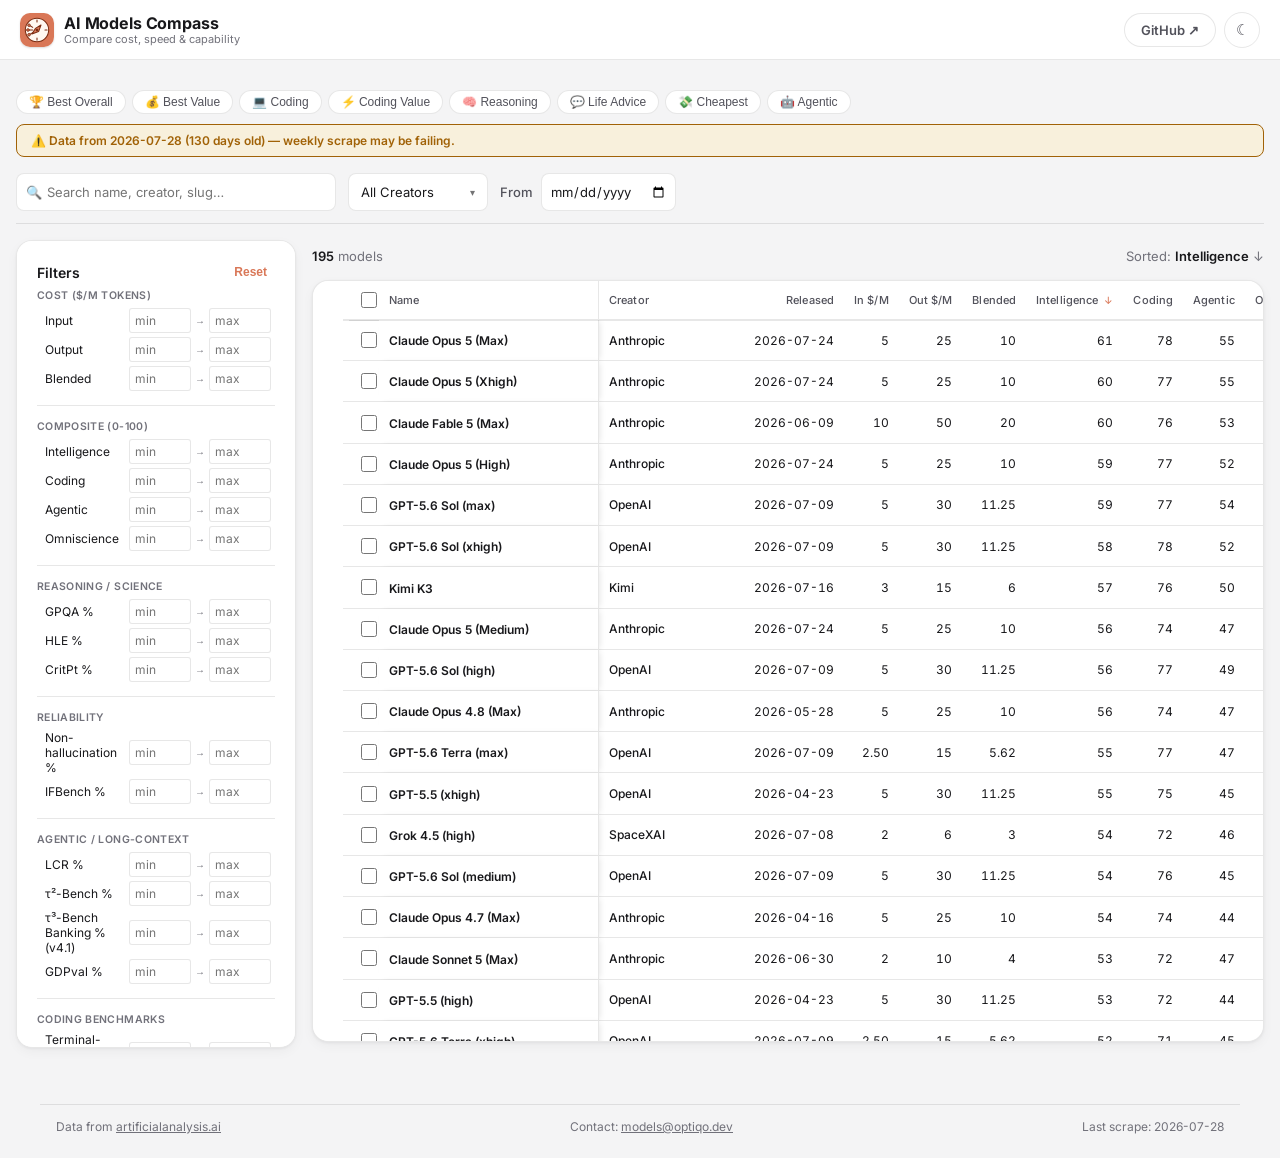
==== public/index.html @ 43084374 "fix(cache): increment asset query versions to v=5 in index.html to bust CDN and browser caches" ====
<!DOCTYPE html>
<html lang="en"><head><meta charset="utf-8"><meta name="viewport" content="width=device-width, initial-scale=1">
<title>AI Models Compass — Compare AI Models &amp; Benchmarks</title>
<meta name="description" content="Compare current AI models by benchmarks, pricing, speed, latency, and task to find the best model for your needs and budget.">
<meta name="robots" content="index, follow, max-image-preview:large">
<meta name="theme-color" content="#D97757">
<link rel="canonical" href="https://models.optiqo.dev/">
<link rel="icon" href="favicon.svg?v=2" type="image/svg+xml">
<meta property="og:type" content="website">
<meta property="og:site_name" content="AI Models Compass">
<meta property="og:locale" content="en_US">
<meta property="og:title" content="AI Models Compass — Compare AI Models &amp; Benchmarks">
<meta property="og:description" content="Compare current AI models by benchmarks, pricing, speed, latency, and task to find the best model for your needs and budget.">
<meta property="og:url" content="https://models.optiqo.dev/">
<meta property="og:image" content="https://models.optiqo.dev/og.png">
<meta property="og:image:width" content="1731">
<meta property="og:image:height" content="909">
<meta property="og:image:alt" content="AI Models Compass model comparison dashboard">
<meta name="twitter:card" content="summary_large_image">
<meta name="twitter:title" content="AI Models Compass — Compare AI Models &amp; Benchmarks">
<meta name="twitter:description" content="Compare current AI models by benchmarks, pricing, speed, latency, and task to find the best model for your needs and budget.">
<meta name="twitter:image" content="https://models.optiqo.dev/og.png">
<meta name="twitter:image:alt" content="AI Models Compass model comparison dashboard">
<script src="assets/theme-init.js"></script>
<link rel="stylesheet" href="assets/fonts.css?v=4">
<link rel="stylesheet" href="assets/style.css?v=5">
<link rel="stylesheet" href="assets/index.css?v=5">
</head>
<body>
<div id="site-nav"></div>
<script src="assets/nav.js?v=5"></script>
<div class="page">
<header>
  <!-- Presets -->
  <div class="presets">
    <button class="preset-btn" data-preset="best-overall">🏆 Best Overall</button>
    <button class="preset-btn" data-preset="best-value">💰 Best Value</button>
    <button class="preset-btn" data-preset="coding">💻 Coding</button>
    <button class="preset-btn" data-preset="coding-value">⚡ Coding Value</button>
    <button class="preset-btn" data-preset="reasoning">🧠 Reasoning</button>
    <button class="preset-btn" data-preset="life-advice">💬 Life Advice</button>
    <button class="preset-btn" data-preset="cheapest">💸 Cheapest</button>
    <button class="preset-btn" data-preset="agentic">🤖 Agentic</button>
  </div>

  <div id="staleness-banner" class="staleness-banner page-staleness-banner" hidden>⚠️ <span id="staleness-text"></span></div>

  <div class="top-filters">
    <div class="search-wrap"><span class="icon">🔍</span><input id="q" name="q" type="text" placeholder="Search name, creator, slug…" aria-label="Search models"></div>
    <div class="creator-dropdown-wrap">
      <button type="button" id="creator-btn" class="creator-btn">
        <span id="creator-btn-label">All Creators</span>
        <span class="arrow">▾</span>
      </button>
      <div id="creator-menu" class="creator-menu" hidden>
        <label class="creator-opt" for="creator-all"><input type="checkbox" value="all" id="creator-all" name="creator-all" checked> <b>All Creators</b></label>
        <div class="creator-divider"></div>
        <label class="creator-opt" for="creator-Alibaba"><input type="checkbox" value="Alibaba" class="creator-cb" id="creator-Alibaba" name="creator-Alibaba"> Alibaba</label>
        <label class="creator-opt" for="creator-Anthropic"><input type="checkbox" value="Anthropic" class="creator-cb" id="creator-Anthropic" name="creator-Anthropic"> Anthropic</label>
        <label class="creator-opt" for="creator-DeepSeek"><input type="checkbox" value="DeepSeek" class="creator-cb" id="creator-DeepSeek" name="creator-DeepSeek"> DeepSeek</label>
        <label class="creator-opt" for="creator-Google"><input type="checkbox" value="Google" class="creator-cb" id="creator-Google" name="creator-Google"> Google</label>
        <label class="creator-opt" for="creator-Kimi"><input type="checkbox" value="Kimi" class="creator-cb" id="creator-Kimi" name="creator-Kimi"> Kimi</label>
        <label class="creator-opt" for="creator-MiniMax"><input type="checkbox" value="MiniMax" class="creator-cb" id="creator-MiniMax" name="creator-MiniMax"> MiniMax</label>
        <label class="creator-opt" for="creator-OpenAI"><input type="checkbox" value="OpenAI" class="creator-cb" id="creator-OpenAI" name="creator-OpenAI"> OpenAI</label>
        <label class="creator-opt" for="creator-Xiaomi"><input type="checkbox" value="Xiaomi" class="creator-cb" id="creator-Xiaomi" name="creator-Xiaomi"> Xiaomi</label>
        <label class="creator-opt" for="creator-Z_AI"><input type="checkbox" value="Z AI" class="creator-cb" id="creator-Z_AI" name="creator-Z_AI"> Z AI</label>
        <label class="creator-opt" for="creator-xAI"><input type="checkbox" value="xAI" class="creator-cb" id="creator-xAI" name="creator-xAI"> xAI</label>
      </div>
    </div>
    <div class="date-filter-wrap">
      <label for="from" class="date-label">From</label>
      <input id="from" name="from" type="date" class="date-input">
    </div>
  </div>
</header>
<div class="layout">
  <aside class="filters card" id="filters-sidebar">
    <div class="filters-header">
      <h2>Filters <span class="filter-count" id="filter-count-badge">0</span></h2>
      <div class="filters-header-actions">
        <button class="btn-text" id="reset">Reset</button>
        <button class="filters-toggle-btn" id="filters-toggle" type="button" aria-expanded="false" aria-label="Toggle filter panel">
          <span class="toggle-label">Filter Settings</span>
          <span class="toggle-arrow">▾</span>
        </button>
      </div>
    </div>
    <div class="filters-body" id="filters-body">
    <div class="filter-group"><h3>Cost ($/M tokens)</h3>
      <div class="filter-row" data-stat="in_$/M"><label for="filter-in_M-min">Input</label><input type="number" class="num-filter" id="filter-in_M-min" name="filter-in_M-min" data-stat="in_$/M" data-bound="min" placeholder="min" step="any" aria-label="Input cost min"><span class="arrow">→</span><input type="number" class="num-filter" id="filter-in_M-max" name="filter-in_M-max" data-stat="in_$/M" data-bound="max" placeholder="max" step="any" aria-label="Input cost max"></div>
      <div class="filter-row" data-stat="out_$/M"><label for="filter-out_M-min">Output</label><input type="number" class="num-filter" id="filter-out_M-min" name="filter-out_M-min" data-stat="out_$/M" data-bound="min" placeholder="min" step="any" aria-label="Output cost min"><span class="arrow">→</span><input type="number" class="num-filter" id="filter-out_M-max" name="filter-out_M-max" data-stat="out_$/M" data-bound="max" placeholder="max" step="any" aria-label="Output cost max"></div>
      <div class="filter-row" data-stat="blend_3to1_$/M"><label for="filter-blend_3to1_M-min">Blended</label><input type="number" class="num-filter" id="filter-blend_3to1_M-min" name="filter-blend_3to1_M-min" data-stat="blend_3to1_$/M" data-bound="min" placeholder="min" step="any" aria-label="Blended cost min"><span class="arrow">→</span><input type="number" class="num-filter" id="filter-blend_3to1_M-max" name="filter-blend_3to1_M-max" data-stat="blend_3to1_$/M" data-bound="max" placeholder="max" step="any" aria-label="Blended cost max"></div>
    </div>
    <div class="filter-group"><h3>Composite (0-100)</h3>
      <div class="filter-row" data-stat="intelligence"><label for="filter-intelligence-min">Intelligence</label><input type="number" class="num-filter" id="filter-intelligence-min" name="filter-intelligence-min" data-stat="intelligence" data-bound="min" placeholder="min" step="any" aria-label="Intelligence min"><span class="arrow">→</span><input type="number" class="num-filter" id="filter-intelligence-max" name="filter-intelligence-max" data-stat="intelligence" data-bound="max" placeholder="max" step="any" aria-label="Intelligence max"></div>
      <div class="filter-row" data-stat="coding"><label for="filter-coding-min">Coding</label><input type="number" class="num-filter" id="filter-coding-min" name="filter-coding-min" data-stat="coding" data-bound="min" placeholder="min" step="any" aria-label="Coding min"><span class="arrow">→</span><input type="number" class="num-filter" id="filter-coding-max" name="filter-coding-max" data-stat="coding" data-bound="max" placeholder="max" step="any" aria-label="Coding max"></div>
      <div class="filter-row" data-stat="agentic"><label for="filter-agentic-min">Agentic</label><input type="number" class="num-filter" id="filter-agentic-min" name="filter-agentic-min" data-stat="agentic" data-bound="min" placeholder="min" step="any" aria-label="Agentic min"><span class="arrow">→</span><input type="number" class="num-filter" id="filter-agentic-max" name="filter-agentic-max" data-stat="agentic" data-bound="max" placeholder="max" step="any" aria-label="Agentic max"></div>
      <div class="filter-row" data-stat="omniscience"><label for="filter-omniscience-min">Omniscience</label><input type="number" class="num-filter" id="filter-omniscience-min" name="filter-omniscience-min" data-stat="omniscience" data-bound="min" placeholder="min" step="any" aria-label="Omniscience min"><span class="arrow">→</span><input type="number" class="num-filter" id="filter-omniscience-max" name="filter-omniscience-max" data-stat="omniscience" data-bound="max" placeholder="max" step="any" aria-label="Omniscience max"></div>
    </div>
    <div class="filter-group"><h3>Reasoning / Science</h3>
      <div class="filter-row" data-stat="gpqa_%"><label for="filter-gpqa-min">GPQA %</label><input type="number" class="num-filter" id="filter-gpqa-min" name="filter-gpqa-min" data-stat="gpqa_%" data-bound="min" placeholder="min" step="any" aria-label="GPQA % min"><span class="arrow">→</span><input type="number" class="num-filter" id="filter-gpqa-max" name="filter-gpqa-max" data-stat="gpqa_%" data-bound="max" placeholder="max" step="any" aria-label="GPQA % max"></div>
      <div class="filter-row" data-stat="hle_%"><label for="filter-hle-min">HLE %</label><input type="number" class="num-filter" id="filter-hle-min" name="filter-hle-min" data-stat="hle_%" data-bound="min" placeholder="min" step="any" aria-label="HLE % min"><span class="arrow">→</span><input type="number" class="num-filter" id="filter-hle-max" name="filter-hle-max" data-stat="hle_%" data-bound="max" placeholder="max" step="any" aria-label="HLE % max"></div>
      <div class="filter-row" data-stat="critpt_%"><label for="filter-critpt-min">CritPt %</label><input type="number" class="num-filter" id="filter-critpt-min" name="filter-critpt-min" data-stat="critpt_%" data-bound="min" placeholder="min" step="any" aria-label="CritPt % min"><span class="arrow">→</span><input type="number" class="num-filter" id="filter-critpt-max" name="filter-critpt-max" data-stat="critpt_%" data-bound="max" placeholder="max" step="any" aria-label="CritPt % max"></div>
    </div>
    <div class="filter-group"><h3>Reliability</h3>
      <div class="filter-row" data-stat="non_halluc_%"><label for="filter-non_halluc-min">Non-hallucination %</label><input type="number" class="num-filter" id="filter-non_halluc-min" name="filter-non_halluc-min" data-stat="non_halluc_%" data-bound="min" placeholder="min" step="any" aria-label="Non-hallucination % min"><span class="arrow">→</span><input type="number" class="num-filter" id="filter-non_halluc-max" name="filter-non_halluc-max" data-stat="non_halluc_%" data-bound="max" placeholder="max" step="any" aria-label="Non-hallucination % max"></div>
      <div class="filter-row" data-stat="ifbench_%"><label for="filter-ifbench-min">IFBench %</label><input type="number" class="num-filter" id="filter-ifbench-min" name="filter-ifbench-min" data-stat="ifbench_%" data-bound="min" placeholder="min" step="any" aria-label="IFBench % min"><span class="arrow">→</span><input type="number" class="num-filter" id="filter-ifbench-max" name="filter-ifbench-max" data-stat="ifbench_%" data-bound="max" placeholder="max" step="any" aria-label="IFBench % max"></div>
    </div>
    <div class="filter-group"><h3>Agentic / Long-context</h3>
      <div class="filter-row" data-stat="lcr_%"><label for="filter-lcr-min">LCR %</label><input type="number" class="num-filter" id="filter-lcr-min" name="filter-lcr-min" data-stat="lcr_%" data-bound="min" placeholder="min" step="any" aria-label="LCR % min"><span class="arrow">→</span><input type="number" class="num-filter" id="filter-lcr-max" name="filter-lcr-max" data-stat="lcr_%" data-bound="max" placeholder="max" step="any" aria-label="LCR % max"></div>
      <div class="filter-row" data-stat="tau2_%"><label for="filter-tau2-min">τ²-Bench %</label><input type="number" class="num-filter" id="filter-tau2-min" name="filter-tau2-min" data-stat="tau2_%" data-bound="min" placeholder="min" step="any" aria-label="τ²-Bench % min"><span class="arrow">→</span><input type="number" class="num-filter" id="filter-tau2-max" name="filter-tau2-max" data-stat="tau2_%" data-bound="max" placeholder="max" step="any" aria-label="τ²-Bench % max"></div>
      <div class="filter-row" data-stat="tau_banking_%"><label for="filter-tau_banking-min">τ³-Bench Banking % (v4.1)</label><input type="number" class="num-filter" id="filter-tau_banking-min" name="filter-tau_banking-min" data-stat="tau_banking_%" data-bound="min" placeholder="min" step="any" aria-label="τ³-Bench Banking % min"><span class="arrow">→</span><input type="number" class="num-filter" id="filter-tau_banking-max" name="filter-tau_banking-max" data-stat="tau_banking_%" data-bound="max" placeholder="max" step="any" aria-label="τ³-Bench Banking % max"></div>
      <div class="filter-row" data-stat="gdpval_%"><label for="filter-gdpval-min">GDPval %</label><input type="number" class="num-filter" id="filter-gdpval-min" name="filter-gdpval-min" data-stat="gdpval_%" data-bound="min" placeholder="min" step="any" aria-label="GDPval % min"><span class="arrow">→</span><input type="number" class="num-filter" id="filter-gdpval-max" name="filter-gdpval-max" data-stat="gdpval_%" data-bound="max" placeholder="max" step="any" aria-label="GDPval % max"></div>
    </div>
    <div class="filter-group"><h3>Coding benchmarks</h3>
      <div class="filter-row" data-stat="terminalbench_hard_%"><label for="filter-terminalbench_hard-min">Terminal-Bench Hard %</label><input type="number" class="num-filter" id="filter-terminalbench_hard-min" name="filter-terminalbench_hard-min" data-stat="terminalbench_hard_%" data-bound="min" placeholder="min" step="any" aria-label="Terminal-Bench Hard % min"><span class="arrow">→</span><input type="number" class="num-filter" id="filter-terminalbench_hard-max" name="filter-terminalbench_hard-max" data-stat="terminalbench_hard_%" data-bound="max" placeholder="max" step="any" aria-label="Terminal-Bench Hard % max"></div>
      <div class="filter-row" data-stat="terminalbench_v2_1_%"><label for="filter-terminalbench_v2_1-min">Terminal-Bench 2.1 % (v4.1)</label><input type="number" class="num-filter" id="filter-terminalbench_v2_1-min" name="filter-terminalbench_v2_1-min" data-stat="terminalbench_v2_1_%" data-bound="min" placeholder="min" step="any" aria-label="Terminal-Bench 2.1 % min"><span class="arrow">→</span><input type="number" class="num-filter" id="filter-terminalbench_v2_1-max" name="filter-terminalbench_v2_1-max" data-stat="terminalbench_v2_1_%" data-bound="max" placeholder="max" step="any" aria-label="Terminal-Bench 2.1 % max"></div>
      <div class="filter-row" data-stat="scicode_%"><label for="filter-scicode-min">SciCode %</label><input type="number" class="num-filter" id="filter-scicode-min" name="filter-scicode-min" data-stat="scicode_%" data-bound="min" placeholder="min" step="any" aria-label="SciCode % min"><span class="arrow">→</span><input type="number" class="num-filter" id="filter-scicode-max" name="filter-scicode-max" data-stat="scicode_%" data-bound="max" placeholder="max" step="any" aria-label="SciCode % max"></div>
    </div>
    <div class="filter-group"><h3>Vision</h3>
      <div class="filter-row" data-stat="mmmu_pro_%"><label for="filter-mmmu_pro-min">MMMU-Pro %</label><input type="number" class="num-filter" id="filter-mmmu_pro-min" name="filter-mmmu_pro-min" data-stat="mmmu_pro_%" data-bound="min" placeholder="min" step="any" aria-label="MMMU-Pro % min"><span class="arrow">→</span><input type="number" class="num-filter" id="filter-mmmu_pro-max" name="filter-mmmu_pro-max" data-stat="mmmu_pro_%" data-bound="max" placeholder="max" step="any" aria-label="MMMU-Pro % max"></div>
    </div>
    <div class="filter-group"><h3>Performance</h3>
      <div class="filter-row" data-stat="speed_tps"><label for="filter-speed_tps-min">Speed t/s</label><input type="number" class="num-filter" id="filter-speed_tps-min" name="filter-speed_tps-min" data-stat="speed_tps" data-bound="min" placeholder="min" step="any" aria-label="Speed t/s min"><span class="arrow">→</span><input type="number" class="num-filter" id="filter-speed_tps-max" name="filter-speed_tps-max" data-stat="speed_tps" data-bound="max" placeholder="max" step="any" aria-label="Speed t/s max"></div>
      <div class="filter-row" data-stat="ttft_s"><label for="filter-ttft_s-min">TTFT s</label><input type="number" class="num-filter" id="filter-ttft_s-min" name="filter-ttft_s-min" data-stat="ttft_s" data-bound="min" placeholder="min" step="any" aria-label="TTFT s min"><span class="arrow">→</span><input type="number" class="num-filter" id="filter-ttft_s-max" name="filter-ttft_s-max" data-stat="ttft_s" data-bound="max" placeholder="max" step="any" aria-label="TTFT s max"></div>
      <div class="filter-row" data-stat="ttfa_s"><label for="filter-ttfa_s-min">TTFA s</label><input type="number" class="num-filter" id="filter-ttfa_s-min" name="filter-ttfa_s-min" data-stat="ttfa_s" data-bound="min" placeholder="min" step="any" aria-label="TTFA s min"><span class="arrow">→</span><input type="number" class="num-filter" id="filter-ttfa_s-max" name="filter-ttfa_s-max" data-stat="ttfa_s" data-bound="max" placeholder="max" step="any" aria-label="TTFA s max"></div>
    </div>
    </div>
  </aside>
  <main>
<div class="table-caption">
  <span class="count" id="table-count"><strong id="table-count-n">0</strong> models</span>
  <span class="sort-state" id="table-sort-state">Sorted: <b>Intelligence</b> ↓</span>
  <div id="compare-bar">
    <span id="cmp-count">0</span> selected
    <button id="cmp-go">Compare</button>
    <button id="cmp-copy-md" title="Copy selected models table as Markdown">📋 Copy MD</button>
    <button id="cmp-clear">Show All</button>
  </div>
</div>
<div class="card table-card"><div class="scroll">
<table id="t"><thead><tr>
  <th class="l rnk" data-i="0" data-t="n" data-tip="Position in the current sort order. Change the sorted column to rank models by what matters to you.">#</th>
  <th class="cb-col"><input type="checkbox" id="check-all" name="check-all" class="compare-cb" title="Select all" aria-label="Select all models"></th>
  <th class="l name-col" data-i="1" data-t="s" data-tip="The model and, when relevant, its reasoning-effort variant.">Name</th>
  <th class="l" data-i="2" data-t="s" data-tip="The company or organization that built the model.">Creator</th>
  <th data-i="3" data-t="d" data-tip="When this model version was released. Newer can mean better features, but not always better results.">Released</th>
  <th data-i="4" data-t="n" data-tip="Cost to send 1 million tokens to the model. Important for long prompts, documents, and chat history; lower is cheaper.">In $/M</th>
  <th data-i="5" data-t="n" data-tip="Cost for 1 million generated tokens. Important for long answers, reports, and reasoning-heavy use; lower is cheaper.">Out $/M</th>
  <th data-i="6" data-t="n" data-tip="Estimated everyday cost using 3 input tokens for every 1 output token. Use it for a quick overall price comparison.">Blended</th>
  <th data-i="7" data-t="n" data-tip="Broad ability across nine hard tests of reasoning, knowledge, coding, and real-world agent work. Use as a general starting point.">Intelligence</th>
  <th data-i="8" data-t="n" data-tip="Overall coding ability across programming and terminal tasks. Look here for coding assistants, developer tools, and coding agents.">Coding</th>
  <th data-i="9" data-t="n" data-tip="Ability to complete multi-step work and use tools with less supervision. Look here for agents that must act, not just answer.">Agentic</th>
  <th data-i="10" data-t="n" data-tip="Factual reliability: rewards correct answers and penalizes wrong guesses. Use when trust matters; negative means more wrong than right.">Omniscience</th>
  <th data-i="11" data-t="n" data-tip="Expert-level science reasoning. Look here for research, engineering, medicine, and other work that needs careful technical thinking.">GPQA %</th>
  <th data-i="12" data-t="n" data-tip="Extremely difficult questions across many subjects. It reveals deep reasoning and knowledge near the limits of today’s models.">HLE %</th>
  <th data-i="13" data-t="n" data-tip="Advanced physics reasoning. Look here for models used on difficult quantitative science and step-by-step physical problems.">CritPt %</th>
  <th data-i="14" data-t="n" data-tip="How often attempted answers avoid made-up facts. Important for research, advice, summaries, and any work where confident errors are risky.">Non-halluc %</th>
  <th data-i="15" data-t="n" data-tip="How reliably the model follows detailed instructions and constraints. Useful for structured output, templates, and automation.">IFBench %</th>
  <th data-i="16" data-t="n" data-tip="Ability to find and combine information in very long documents. Look here for contracts, reports, books, and large codebases.">LCR %</th>
  <th data-i="17" data-t="n" data-tip="Tool-use reliability in multi-step customer-support tasks. Useful for agents that call APIs and must track changing information.">τ²-Bench %</th>
  <th data-i="18" data-t="n" data-tip="Tool-use reliability on complex banking workflows. Useful for agents handling multi-step, rule-sensitive business processes.">τ³-Banking %</th>
  <th data-i="19" data-t="n" data-tip="Performance on real professional knowledge-work tasks judged against human experts. Useful for reports, analysis, and office work.">GDPval %</th>
  <th data-i="20" data-t="n" data-tip="Ability to solve difficult tasks in a computer terminal. Look here for DevOps, troubleshooting, and autonomous coding agents.">TermBench H%</th>
  <th data-i="21" data-t="n" data-tip="Ability to complete real terminal, software, data, and system-admin tasks. Important for coding and operations agents.">TermBench 2.1%</th>
  <th data-i="22" data-t="n" data-tip="Ability to write code for real scientific problems. Useful for research, engineering, data science, and numerical computing.">SciCode %</th>
  <th data-i="23" data-t="n" data-tip="Reasoning over charts, diagrams, documents, and images. Look here when the model must understand more than plain text.">MMMU-Pro %</th>
  <th data-i="24" data-t="n" data-tip="How quickly text is generated after output begins. Higher feels faster, especially for long answers and interactive apps.">Spd t/s</th>
  <th data-i="25" data-t="n" data-tip="Delay before any output appears. Lower matters for chat, voice, search, and other experiences that must feel responsive.">TTFT s</th>
  <th data-i="26" data-t="n" data-tip="Delay before the actual answer begins, excluding hidden reasoning. Lower is better when users need a useful response quickly.">TTFA s</th>
  <th class="l" data-i="27" data-t="s" data-tip="The model’s unique Artificial Analysis identifier, used in links and data matching.">Slug</th>
</tr></thead><tbody></tbody></table>
</div></div>
</main>
</div>

<div id="tip"></div>
</div><!-- /.page -->

<script src="assets/models.js?v=5"></script>
<div id="site-footer"></div>
</body></html>
---- public/assets/fonts.css ----
/* cyrillic-ext */
@font-face {
  font-family: 'Inter';
  font-style: normal;
  font-weight: 400;
  font-display: swap;
  src: url(fonts/font_0.woff2) format('woff2');
  unicode-range: U+0460-052F, U+1C80-1C8A, U+20B4, U+2DE0-2DFF, U+A640-A69F, U+FE2E-FE2F;
}
/* cyrillic */
@font-face {
  font-family: 'Inter';
  font-style: normal;
  font-weight: 400;
  font-display: swap;
  src: url(fonts/font_1.woff2) format('woff2');
  unicode-range: U+0301, U+0400-045F, U+0490-0491, U+04B0-04B1, U+2116;
}
/* greek-ext */
@font-face {
  font-family: 'Inter';
  font-style: normal;
  font-weight: 400;
  font-display: swap;
  src: url(fonts/font_2.woff2) format('woff2');
  unicode-range: U+1F00-1FFF;
}
/* greek */
@font-face {
  font-family: 'Inter';
  font-style: normal;
  font-weight: 400;
  font-display: swap;
  src: url(fonts/font_3.woff2) format('woff2');
  unicode-range: U+0370-0377, U+037A-037F, U+0384-038A, U+038C, U+038E-03A1, U+03A3-03FF;
}
/* vietnamese */
@font-face {
  font-family: 'Inter';
  font-style: normal;
  font-weight: 400;
  font-display: swap;
  src: url(fonts/font_4.woff2) format('woff2');
  unicode-range: U+0102-0103, U+0110-0111, U+0128-0129, U+0168-0169, U+01A0-01A1, U+01AF-01B0, U+0300-0301, U+0303-0304, U+0308-0309, U+0323, U+0329, U+1EA0-1EF9, U+20AB;
}
/* latin-ext */
@font-face {
  font-family: 'Inter';
  font-style: normal;
  font-weight: 400;
  font-display: swap;
  src: url(fonts/font_5.woff2) format('woff2');
  unicode-range: U+0100-02BA, U+02BD-02C5, U+02C7-02CC, U+02CE-02D7, U+02DD-02FF, U+0304, U+0308, U+0329, U+1D00-1DBF, U+1E00-1E9F, U+1EF2-1EFF, U+2020, U+20A0-20AB, U+20AD-20C0, U+2113, U+2C60-2C7F, U+A720-A7FF;
}
/* latin */
@font-face {
  font-family: 'Inter';
  font-style: normal;
  font-weight: 400;
  font-display: swap;
  src: url(fonts/font_6.woff2) format('woff2');
  unicode-range: U+0000-00FF, U+0131, U+0152-0153, U+02BB-02BC, U+02C6, U+02DA, U+02DC, U+0304, U+0308, U+0329, U+2000-206F, U+20AC, U+2122, U+2191, U+2193, U+2212, U+2215, U+FEFF, U+FFFD;
}
/* cyrillic-ext */
@font-face {
  font-family: 'Inter';
  font-style: normal;
  font-weight: 500;
  font-display: swap;
  src: url(fonts/font_0.woff2) format('woff2');
  unicode-range: U+0460-052F, U+1C80-1C8A, U+20B4, U+2DE0-2DFF, U+A640-A69F, U+FE2E-FE2F;
}
/* cyrillic */
@font-face {
  font-family: 'Inter';
  font-style: normal;
  font-weight: 500;
  font-display: swap;
  src: url(fonts/font_1.woff2) format('woff2');
  unicode-range: U+0301, U+0400-045F, U+0490-0491, U+04B0-04B1, U+2116;
}
/* greek-ext */
@font-face {
  font-family: 'Inter';
  font-style: normal;
  font-weight: 500;
  font-display: swap;
  src: url(fonts/font_2.woff2) format('woff2');
  unicode-range: U+1F00-1FFF;
}
/* greek */
@font-face {
  font-family: 'Inter';
  font-style: normal;
  font-weight: 500;
  font-display: swap;
  src: url(fonts/font_3.woff2) format('woff2');
  unicode-range: U+0370-0377, U+037A-037F, U+0384-038A, U+038C, U+038E-03A1, U+03A3-03FF;
}
/* vietnamese */
@font-face {
  font-family: 'Inter';
  font-style: normal;
  font-weight: 500;
  font-display: swap;
  src: url(fonts/font_4.woff2) format('woff2');
  unicode-range: U+0102-0103, U+0110-0111, U+0128-0129, U+0168-0169, U+01A0-01A1, U+01AF-01B0, U+0300-0301, U+0303-0304, U+0308-0309, U+0323, U+0329, U+1EA0-1EF9, U+20AB;
}
/* latin-ext */
@font-face {
  font-family: 'Inter';
  font-style: normal;
  font-weight: 500;
  font-display: swap;
  src: url(fonts/font_5.woff2) format('woff2');
  unicode-range: U+0100-02BA, U+02BD-02C5, U+02C7-02CC, U+02CE-02D7, U+02DD-02FF, U+0304, U+0308, U+0329, U+1D00-1DBF, U+1E00-1E9F, U+1EF2-1EFF, U+2020, U+20A0-20AB, U+20AD-20C0, U+2113, U+2C60-2C7F, U+A720-A7FF;
}
/* latin */
@font-face {
  font-family: 'Inter';
  font-style: normal;
  font-weight: 500;
  font-display: swap;
  src: url(fonts/font_6.woff2) format('woff2');
  unicode-range: U+0000-00FF, U+0131, U+0152-0153, U+02BB-02BC, U+02C6, U+02DA, U+02DC, U+0304, U+0308, U+0329, U+2000-206F, U+20AC, U+2122, U+2191, U+2193, U+2212, U+2215, U+FEFF, U+FFFD;
}
/* cyrillic-ext */
@font-face {
  font-family: 'Inter';
  font-style: normal;
  font-weight: 600;
  font-display: swap;
  src: url(fonts/font_0.woff2) format('woff2');
  unicode-range: U+0460-052F, U+1C80-1C8A, U+20B4, U+2DE0-2DFF, U+A640-A69F, U+FE2E-FE2F;
}
/* cyrillic */
@font-face {
  font-family: 'Inter';
  font-style: normal;
  font-weight: 600;
  font-display: swap;
  src: url(fonts/font_1.woff2) format('woff2');
  unicode-range: U+0301, U+0400-045F, U+0490-0491, U+04B0-04B1, U+2116;
}
/* greek-ext */
@font-face {
  font-family: 'Inter';
  font-style: normal;
  font-weight: 600;
  font-display: swap;
  src: url(fonts/font_2.woff2) format('woff2');
  unicode-range: U+1F00-1FFF;
}
/* greek */
@font-face {
  font-family: 'Inter';
  font-style: normal;
  font-weight: 600;
  font-display: swap;
  src: url(fonts/font_3.woff2) format('woff2');
  unicode-range: U+0370-0377, U+037A-037F, U+0384-038A, U+038C, U+038E-03A1, U+03A3-03FF;
}
/* vietnamese */
@font-face {
  font-family: 'Inter';
  font-style: normal;
  font-weight: 600;
  font-display: swap;
  src: url(fonts/font_4.woff2) format('woff2');
  unicode-range: U+0102-0103, U+0110-0111, U+0128-0129, U+0168-0169, U+01A0-01A1, U+01AF-01B0, U+0300-0301, U+0303-0304, U+0308-0309, U+0323, U+0329, U+1EA0-1EF9, U+20AB;
}
/* latin-ext */
@font-face {
  font-family: 'Inter';
  font-style: normal;
  font-weight: 600;
  font-display: swap;
  src: url(fonts/font_5.woff2) format('woff2');
  unicode-range: U+0100-02BA, U+02BD-02C5, U+02C7-02CC, U+02CE-02D7, U+02DD-02FF, U+0304, U+0308, U+0329, U+1D00-1DBF, U+1E00-1E9F, U+1EF2-1EFF, U+2020, U+20A0-20AB, U+20AD-20C0, U+2113, U+2C60-2C7F, U+A720-A7FF;
}
/* latin */
@font-face {
  font-family: 'Inter';
  font-style: normal;
  font-weight: 600;
  font-display: swap;
  src: url(fonts/font_6.woff2) format('woff2');
  unicode-range: U+0000-00FF, U+0131, U+0152-0153, U+02BB-02BC, U+02C6, U+02DA, U+02DC, U+0304, U+0308, U+0329, U+2000-206F, U+20AC, U+2122, U+2191, U+2193, U+2212, U+2215, U+FEFF, U+FFFD;
}
/* cyrillic-ext */
@font-face {
  font-family: 'Inter';
  font-style: normal;
  font-weight: 700;
  font-display: swap;
  src: url(fonts/font_0.woff2) format('woff2');
  unicode-range: U+0460-052F, U+1C80-1C8A, U+20B4, U+2DE0-2DFF, U+A640-A69F, U+FE2E-FE2F;
}
/* cyrillic */
@font-face {
  font-family: 'Inter';
  font-style: normal;
  font-weight: 700;
  font-display: swap;
  src: url(fonts/font_1.woff2) format('woff2');
  unicode-range: U+0301, U+0400-045F, U+0490-0491, U+04B0-04B1, U+2116;
}
/* greek-ext */
@font-face {
  font-family: 'Inter';
  font-style: normal;
  font-weight: 700;
  font-display: swap;
  src: url(fonts/font_2.woff2) format('woff2');
  unicode-range: U+1F00-1FFF;
}
/* greek */
@font-face {
  font-family: 'Inter';
  font-style: normal;
  font-weight: 700;
  font-display: swap;
  src: url(fonts/font_3.woff2) format('woff2');
  unicode-range: U+0370-0377, U+037A-037F, U+0384-038A, U+038C, U+038E-03A1, U+03A3-03FF;
}
/* vietnamese */
@font-face {
  font-family: 'Inter';
  font-style: normal;
  font-weight: 700;
  font-display: swap;
  src: url(fonts/font_4.woff2) format('woff2');
  unicode-range: U+0102-0103, U+0110-0111, U+0128-0129, U+0168-0169, U+01A0-01A1, U+01AF-01B0, U+0300-0301, U+0303-0304, U+0308-0309, U+0323, U+0329, U+1EA0-1EF9, U+20AB;
}
/* latin-ext */
@font-face {
  font-family: 'Inter';
  font-style: normal;
  font-weight: 700;
  font-display: swap;
  src: url(fonts/font_5.woff2) format('woff2');
  unicode-range: U+0100-02BA, U+02BD-02C5, U+02C7-02CC, U+02CE-02D7, U+02DD-02FF, U+0304, U+0308, U+0329, U+1D00-1DBF, U+1E00-1E9F, U+1EF2-1EFF, U+2020, U+20A0-20AB, U+20AD-20C0, U+2113, U+2C60-2C7F, U+A720-A7FF;
}
/* latin */
@font-face {
  font-family: 'Inter';
  font-style: normal;
  font-weight: 700;
  font-display: swap;
  src: url(fonts/font_6.woff2) format('woff2');
  unicode-range: U+0000-00FF, U+0131, U+0152-0153, U+02BB-02BC, U+02C6, U+02DA, U+02DC, U+0304, U+0308, U+0329, U+2000-206F, U+20AC, U+2122, U+2191, U+2193, U+2212, U+2215, U+FEFF, U+FFFD;
}
/* cyrillic-ext */
@font-face {
  font-family: 'JetBrains Mono';
  font-style: normal;
  font-weight: 400;
  font-display: swap;
  src: url(fonts/font_28.woff2) format('woff2');
  unicode-range: U+0460-052F, U+1C80-1C8A, U+20B4, U+2DE0-2DFF, U+A640-A69F, U+FE2E-FE2F;
}
/* cyrillic */
@font-face {
  font-family: 'JetBrains Mono';
  font-style: normal;
  font-weight: 400;
  font-display: swap;
  src: url(fonts/font_29.woff2) format('woff2');
  unicode-range: U+0301, U+0400-045F, U+0490-0491, U+04B0-04B1, U+2116;
}
/* greek */
@font-face {
  font-family: 'JetBrains Mono';
  font-style: normal;
  font-weight: 400;
  font-display: swap;
  src: url(fonts/font_30.woff2) format('woff2');
  unicode-range: U+0370-0377, U+037A-037F, U+0384-038A, U+038C, U+038E-03A1, U+03A3-03FF;
}
/* vietnamese */
@font-face {
  font-family: 'JetBrains Mono';
  font-style: normal;
  font-weight: 400;
  font-display: swap;
  src: url(fonts/font_31.woff2) format('woff2');
  unicode-range: U+0102-0103, U+0110-0111, U+0128-0129, U+0168-0169, U+01A0-01A1, U+01AF-01B0, U+0300-0301, U+0303-0304, U+0308-0309, U+0323, U+0329, U+1EA0-1EF9, U+20AB;
}
/* latin-ext */
@font-face {
  font-family: 'JetBrains Mono';
  font-style: normal;
  font-weight: 400;
  font-display: swap;
  src: url(fonts/font_32.woff2) format('woff2');
  unicode-range: U+0100-02BA, U+02BD-02C5, U+02C7-02CC, U+02CE-02D7, U+02DD-02FF, U+0304, U+0308, U+0329, U+1D00-1DBF, U+1E00-1E9F, U+1EF2-1EFF, U+2020, U+20A0-20AB, U+20AD-20C0, U+2113, U+2C60-2C7F, U+A720-A7FF;
}
/* latin */
@font-face {
  font-family: 'JetBrains Mono';
  font-style: normal;
  font-weight: 400;
  font-display: swap;
  src: url(fonts/font_33.woff2) format('woff2');
  unicode-range: U+0000-00FF, U+0131, U+0152-0153, U+02BB-02BC, U+02C6, U+02DA, U+02DC, U+0304, U+0308, U+0329, U+2000-206F, U+20AC, U+2122, U+2191, U+2193, U+2212, U+2215, U+FEFF, U+FFFD;
}
/* cyrillic-ext */
@font-face {
  font-family: 'JetBrains Mono';
  font-style: normal;
  font-weight: 500;
  font-display: swap;
  src: url(fonts/font_28.woff2) format('woff2');
  unicode-range: U+0460-052F, U+1C80-1C8A, U+20B4, U+2DE0-2DFF, U+A640-A69F, U+FE2E-FE2F;
}
/* cyrillic */
@font-face {
  font-family: 'JetBrains Mono';
  font-style: normal;
  font-weight: 500;
  font-display: swap;
  src: url(fonts/font_29.woff2) format('woff2');
  unicode-range: U+0301, U+0400-045F, U+0490-0491, U+04B0-04B1, U+2116;
}
/* greek */
@font-face {
  font-family: 'JetBrains Mono';
  font-style: normal;
  font-weight: 500;
  font-display: swap;
  src: url(fonts/font_30.woff2) format('woff2');
  unicode-range: U+0370-0377, U+037A-037F, U+0384-038A, U+038C, U+038E-03A1, U+03A3-03FF;
}
/* vietnamese */
@font-face {
  font-family: 'JetBrains Mono';
  font-style: normal;
  font-weight: 500;
  font-display: swap;
  src: url(fonts/font_31.woff2) format('woff2');
  unicode-range: U+0102-0103, U+0110-0111, U+0128-0129, U+0168-0169, U+01A0-01A1, U+01AF-01B0, U+0300-0301, U+0303-0304, U+0308-0309, U+0323, U+0329, U+1EA0-1EF9, U+20AB;
}
/* latin-ext */
@font-face {
  font-family: 'JetBrains Mono';
  font-style: normal;
  font-weight: 500;
  font-display: swap;
  src: url(fonts/font_32.woff2) format('woff2');
  unicode-range: U+0100-02BA, U+02BD-02C5, U+02C7-02CC, U+02CE-02D7, U+02DD-02FF, U+0304, U+0308, U+0329, U+1D00-1DBF, U+1E00-1E9F, U+1EF2-1EFF, U+2020, U+20A0-20AB, U+20AD-20C0, U+2113, U+2C60-2C7F, U+A720-A7FF;
}
/* latin */
@font-face {
  font-family: 'JetBrains Mono';
  font-style: normal;
  font-weight: 500;
  font-display: swap;
  src: url(fonts/font_33.woff2) format('woff2');
  unicode-range: U+0000-00FF, U+0131, U+0152-0153, U+02BB-02BC, U+02C6, U+02DA, U+02DC, U+0304, U+0308, U+0329, U+2000-206F, U+20AC, U+2122, U+2191, U+2193, U+2212, U+2215, U+FEFF, U+FFFD;
}
/* cyrillic-ext */
@font-face {
  font-family: 'Source Serif 4';
  font-style: italic;
  font-weight: 400;
  font-display: swap;
  src: url(fonts/font_40.woff2) format('woff2');
  unicode-range: U+0460-052F, U+1C80-1C8A, U+20B4, U+2DE0-2DFF, U+A640-A69F, U+FE2E-FE2F;
}
/* cyrillic */
@font-face {
  font-family: 'Source Serif 4';
  font-style: italic;
  font-weight: 400;
  font-display: swap;
  src: url(fonts/font_41.woff2) format('woff2');
  unicode-range: U+0301, U+0400-045F, U+0490-0491, U+04B0-04B1, U+2116;
}
/* greek */
@font-face {
  font-family: 'Source Serif 4';
  font-style: italic;
  font-weight: 400;
  font-display: swap;
  src: url(fonts/font_42.woff2) format('woff2');
  unicode-range: U+0370-0377, U+037A-037F, U+0384-038A, U+038C, U+038E-03A1, U+03A3-03FF;
}
/* vietnamese */
@font-face {
  font-family: 'Source Serif 4';
  font-style: italic;
  font-weight: 400;
  font-display: swap;
  src: url(fonts/font_43.woff2) format('woff2');
  unicode-range: U+0102-0103, U+0110-0111, U+0128-0129, U+0168-0169, U+01A0-01A1, U+01AF-01B0, U+0300-0301, U+0303-0304, U+0308-0309, U+0323, U+0329, U+1EA0-1EF9, U+20AB;
}
/* latin-ext */
@font-face {
  font-family: 'Source Serif 4';
  font-style: italic;
  font-weight: 400;
  font-display: swap;
  src: url(fonts/font_44.woff2) format('woff2');
  unicode-range: U+0100-02BA, U+02BD-02C5, U+02C7-02CC, U+02CE-02D7, U+02DD-02FF, U+0304, U+0308, U+0329, U+1D00-1DBF, U+1E00-1E9F, U+1EF2-1EFF, U+2020, U+20A0-20AB, U+20AD-20C0, U+2113, U+2C60-2C7F, U+A720-A7FF;
}
/* latin */
@font-face {
  font-family: 'Source Serif 4';
  font-style: italic;
  font-weight: 400;
  font-display: swap;
  src: url(fonts/font_45.woff2) format('woff2');
  unicode-range: U+0000-00FF, U+0131, U+0152-0153, U+02BB-02BC, U+02C6, U+02DA, U+02DC, U+0304, U+0308, U+0329, U+2000-206F, U+20AC, U+2122, U+2191, U+2193, U+2212, U+2215, U+FEFF, U+FFFD;
}
/* cyrillic-ext */
@font-face {
  font-family: 'Source Serif 4';
  font-style: normal;
  font-weight: 400;
  font-display: swap;
  src: url(fonts/font_46.woff2) format('woff2');
  unicode-range: U+0460-052F, U+1C80-1C8A, U+20B4, U+2DE0-2DFF, U+A640-A69F, U+FE2E-FE2F;
}
/* cyrillic */
@font-face {
  font-family: 'Source Serif 4';
  font-style: normal;
  font-weight: 400;
  font-display: swap;
  src: url(fonts/font_47.woff2) format('woff2');
  unicode-range: U+0301, U+0400-045F, U+0490-0491, U+04B0-04B1, U+2116;
}
/* greek */
@font-face {
  font-family: 'Source Serif 4';
  font-style: normal;
  font-weight: 400;
  font-display: swap;
  src: url(fonts/font_48.woff2) format('woff2');
  unicode-range: U+0370-0377, U+037A-037F, U+0384-038A, U+038C, U+038E-03A1, U+03A3-03FF;
}
/* vietnamese */
@font-face {
  font-family: 'Source Serif 4';
  font-style: normal;
  font-weight: 400;
  font-display: swap;
  src: url(fonts/font_49.woff2) format('woff2');
  unicode-range: U+0102-0103, U+0110-0111, U+0128-0129, U+0168-0169, U+01A0-01A1, U+01AF-01B0, U+0300-0301, U+0303-0304, U+0308-0309, U+0323, U+0329, U+1EA0-1EF9, U+20AB;
}
/* latin-ext */
@font-face {
  font-family: 'Source Serif 4';
  font-style: normal;
  font-weight: 400;
  font-display: swap;
  src: url(fonts/font_50.woff2) format('woff2');
  unicode-range: U+0100-02BA, U+02BD-02C5, U+02C7-02CC, U+02CE-02D7, U+02DD-02FF, U+0304, U+0308, U+0329, U+1D00-1DBF, U+1E00-1E9F, U+1EF2-1EFF, U+2020, U+20A0-20AB, U+20AD-20C0, U+2113, U+2C60-2C7F, U+A720-A7FF;
}
/* latin */
@font-face {
  font-family: 'Source Serif 4';
  font-style: normal;
  font-weight: 400;
  font-display: swap;
  src: url(fonts/font_51.woff2) format('woff2');
  unicode-range: U+0000-00FF, U+0131, U+0152-0153, U+02BB-02BC, U+02C6, U+02DA, U+02DC, U+0304, U+0308, U+0329, U+2000-206F, U+20AC, U+2122, U+2191, U+2193, U+2212, U+2215, U+FEFF, U+FFFD;
}
/* cyrillic-ext */
@font-face {
  font-family: 'Source Serif 4';
  font-style: normal;
  font-weight: 600;
  font-display: swap;
  src: url(fonts/font_46.woff2) format('woff2');
  unicode-range: U+0460-052F, U+1C80-1C8A, U+20B4, U+2DE0-2DFF, U+A640-A69F, U+FE2E-FE2F;
}
/* cyrillic */
@font-face {
  font-family: 'Source Serif 4';
  font-style: normal;
  font-weight: 600;
  font-display: swap;
  src: url(fonts/font_47.woff2) format('woff2');
  unicode-range: U+0301, U+0400-045F, U+0490-0491, U+04B0-04B1, U+2116;
}
/* greek */
@font-face {
  font-family: 'Source Serif 4';
  font-style: normal;
  font-weight: 600;
  font-display: swap;
  src: url(fonts/font_48.woff2) format('woff2');
  unicode-range: U+0370-0377, U+037A-037F, U+0384-038A, U+038C, U+038E-03A1, U+03A3-03FF;
}
/* vietnamese */
@font-face {
  font-family: 'Source Serif 4';
  font-style: normal;
  font-weight: 600;
  font-display: swap;
  src: url(fonts/font_49.woff2) format('woff2');
  unicode-range: U+0102-0103, U+0110-0111, U+0128-0129, U+0168-0169, U+01A0-01A1, U+01AF-01B0, U+0300-0301, U+0303-0304, U+0308-0309, U+0323, U+0329, U+1EA0-1EF9, U+20AB;
}
/* latin-ext */
@font-face {
  font-family: 'Source Serif 4';
  font-style: normal;
  font-weight: 600;
  font-display: swap;
  src: url(fonts/font_50.woff2) format('woff2');
  unicode-range: U+0100-02BA, U+02BD-02C5, U+02C7-02CC, U+02CE-02D7, U+02DD-02FF, U+0304, U+0308, U+0329, U+1D00-1DBF, U+1E00-1E9F, U+1EF2-1EFF, U+2020, U+20A0-20AB, U+20AD-20C0, U+2113, U+2C60-2C7F, U+A720-A7FF;
}
/* latin */
@font-face {
  font-family: 'Source Serif 4';
  font-style: normal;
  font-weight: 600;
  font-display: swap;
  src: url(fonts/font_51.woff2) format('woff2');
  unicode-range: U+0000-00FF, U+0131, U+0152-0153, U+02BB-02BC, U+02C6, U+02DA, U+02DC, U+0304, U+0308, U+0329, U+2000-206F, U+20AC, U+2122, U+2191, U+2193, U+2212, U+2215, U+FEFF, U+FFFD;
}
/* cyrillic-ext */
@font-face {
  font-family: 'Source Serif 4';
  font-style: normal;
  font-weight: 700;
  font-display: swap;
  src: url(fonts/font_46.woff2) format('woff2');
  unicode-range: U+0460-052F, U+1C80-1C8A, U+20B4, U+2DE0-2DFF, U+A640-A69F, U+FE2E-FE2F;
}
/* cyrillic */
@font-face {
  font-family: 'Source Serif 4';
  font-style: normal;
  font-weight: 700;
  font-display: swap;
  src: url(fonts/font_47.woff2) format('woff2');
  unicode-range: U+0301, U+0400-045F, U+0490-0491, U+04B0-04B1, U+2116;
}
/* greek */
@font-face {
  font-family: 'Source Serif 4';
  font-style: normal;
  font-weight: 700;
  font-display: swap;
  src: url(fonts/font_48.woff2) format('woff2');
  unicode-range: U+0370-0377, U+037A-037F, U+0384-038A, U+038C, U+038E-03A1, U+03A3-03FF;
}
/* vietnamese */
@font-face {
  font-family: 'Source Serif 4';
  font-style: normal;
  font-weight: 700;
  font-display: swap;
  src: url(fonts/font_49.woff2) format('woff2');
  unicode-range: U+0102-0103, U+0110-0111, U+0128-0129, U+0168-0169, U+01A0-01A1, U+01AF-01B0, U+0300-0301, U+0303-0304, U+0308-0309, U+0323, U+0329, U+1EA0-1EF9, U+20AB;
}
/* latin-ext */
@font-face {
  font-family: 'Source Serif 4';
  font-style: normal;
  font-weight: 700;
  font-display: swap;
  src: url(fonts/font_50.woff2) format('woff2');
  unicode-range: U+0100-02BA, U+02BD-02C5, U+02C7-02CC, U+02CE-02D7, U+02DD-02FF, U+0304, U+0308, U+0329, U+1D00-1DBF, U+1E00-1E9F, U+1EF2-1EFF, U+2020, U+20A0-20AB, U+20AD-20C0, U+2113, U+2C60-2C7F, U+A720-A7FF;
}
/* latin */
@font-face {
  font-family: 'Source Serif 4';
  font-style: normal;
  font-weight: 700;
  font-display: swap;
  src: url(fonts/font_51.woff2) format('woff2');
  unicode-range: U+0000-00FF, U+0131, U+0152-0153, U+02BB-02BC, U+02C6, U+02DA, U+02DC, U+0304, U+0308, U+0329, U+2000-206F, U+20AC, U+2122, U+2191, U+2193, U+2212, U+2215, U+FEFF, U+FFFD;
}
---- public/assets/style.css ----
/* AI Models Compass — shared design system.
   Pages keep their own <style> block for page-specific components; this file
   owns the theme (CSS variables), site nav/footer, and cross-page basics. */

* { box-sizing: border-box; }

:root {
  color-scheme: light;
  /* --- light: cool neutrals (not warm/brown paper) --- */
  --bg: #F4F4F5; --surface: #FFFFFF; --surface-2: #EBEBED;
  --border: rgba(24,24,27,0.10); --border-strong: rgba(24,24,27,0.16);
  --border-focus: rgba(217,119,87,0.45);
  --text: #18181B; --text-secondary: #52525B; --text-muted: #71717A;
  --accent: #D97757; --accent-bg: rgba(217,119,87,0.10);
  --accent-fg: #ffffff;
  --accent-hover: #c96745;
  --row-hover: rgba(217,119,87,0.06);
  --shadow-sm: 0 1px 2px rgba(24,24,27,0.04);
  --shadow-md: 0 1px 3px rgba(24,24,27,0.06), 0 4px 12px rgba(24,24,27,0.04);
  --tooltip-bg: #FFFFFF; --tooltip-fg: #18181B;
  --green-bg: #e8f0e4; --green-dark: #3f6b35;
  --red-bg: #f8e8e4;   --red-dark: #a8492f;
  --yellow-bg: #f8f0dc; --yellow-dark: #a16207;
  --blue-bg: #e8ecff;  --blue-dark: #3730a3;
  --pink-bg: #fce7f3;  --pink-dark: #9d174d;
  --heat-1: #e8f0e4; --heat-2: #f8f0dc; --heat-3: #f8e8e4;
  --dot-1: #D97757; --dot-2: #3f6b35; --dot-3: #3730a3;
  --dot-4: #9d174d; --dot-5: #a16207; --dot-6: #52525B;
  --r-sm: 8px; --r-md: 12px; --r-lg: 16px; --r-pill: 999px;
  --sans: 'Inter', -apple-system, BlinkMacSystemFont, 'Segoe UI', sans-serif;
  --mono: 'Inter', -apple-system, BlinkMacSystemFont, 'Segoe UI', sans-serif;
  --nav-h: 60px;
}

/* Dark, when the OS says dark AND the user has not forced light. */
@media (prefers-color-scheme: dark) {
  :root:not([data-theme="light"]) {
    color-scheme: dark;
    --bg: #1b1a17; --surface: #221f1a; --surface-2: #2a2621;
    --border: rgba(255,255,255,0.12); --border-strong: rgba(255,255,255,0.20);
    --border-focus: rgba(224,138,103,0.55);
    --text: #ECEAE2; --text-secondary: #b8b5a9; --text-muted: #8d8a7e;
    --accent: #E08A67; --accent-bg: rgba(224,138,103,0.16);
    --accent-fg: #1b1a17;
    --accent-hover: #eb9a79;
    --row-hover: rgba(224,138,103,0.07);
    --shadow-sm: 0 1px 2px rgba(0,0,0,0.30);
    --shadow-md: 0 1px 3px rgba(0,0,0,0.35), 0 4px 12px rgba(0,0,0,0.25);
    --tooltip-bg: #3a3630; --tooltip-fg: #ECEAE2;
    --green-bg: #24361f; --green-dark: #8fbf7d;
    --red-bg: #3a2119;   --red-dark: #e08874;
    --yellow-bg: #3a2f16; --yellow-dark: #e0b45c;
    --blue-bg: #232a4d;  --blue-dark: #aab6f5;
    --pink-bg: #3d1c2c;  --pink-dark: #f0a0c0;
    --heat-1: #24361f; --heat-2: #3a2f16; --heat-3: #3a2119;
    --dot-1: #E08A67; --dot-2: #8fbf7d; --dot-3: #aab6f5;
    --dot-4: #f0a0c0; --dot-5: #e0b45c; --dot-6: #b8b5a9;
  }
}

/* Dark, forced by the toggle. Must come last so it beats the media query. */
:root[data-theme="dark"] {
  color-scheme: dark;
  --bg: #1b1a17; --surface: #221f1a; --surface-2: #2a2621;
  --border: rgba(255,255,255,0.12); --border-strong: rgba(255,255,255,0.20);
  --border-focus: rgba(224,138,103,0.55);
  --text: #ECEAE2; --text-secondary: #b8b5a9; --text-muted: #8d8a7e;
  --accent: #E08A67; --accent-bg: rgba(224,138,103,0.16);
  --accent-fg: #1b1a17;
  --accent-hover: #eb9a79;
  --row-hover: rgba(224,138,103,0.07);
  --shadow-sm: 0 1px 2px rgba(0,0,0,0.30);
  --shadow-md: 0 1px 3px rgba(0,0,0,0.35), 0 4px 12px rgba(0,0,0,0.25);
  --tooltip-bg: #3a3630; --tooltip-fg: #ECEAE2;
  --green-bg: #24361f; --green-dark: #8fbf7d;
  --red-bg: #3a2119;   --red-dark: #e08874;
  --yellow-bg: #3a2f16; --yellow-dark: #e0b45c;
  --blue-bg: #232a4d;  --blue-dark: #aab6f5;
  --pink-bg: #3d1c2c;  --pink-dark: #f0a0c0;
  --heat-1: #24361f; --heat-2: #3a2f16; --heat-3: #3a2119;
  --dot-1: #E08A67; --dot-2: #8fbf7d; --dot-3: #aab6f5;
  --dot-4: #f0a0c0; --dot-5: #e0b45c; --dot-6: #b8b5a9;
}

html { scroll-padding-top: calc(var(--nav-h) + 12px); }
body { margin: 0; background: var(--bg); color: var(--text); }
code, .num {
  font-family: var(--mono);
  font-variant-numeric: tabular-nums;
}
a { color: var(--accent); }

/* Content below the sticky nav — keeps titles/tables clear of the header. */
.page {
  padding: 20px 16px 28px;
  max-width: 100%;
}

/* ---- Site nav (injected by assets/nav.js) ---- */
#site-nav {
  position: sticky; top: 0; z-index: 100;
  display: flex; align-items: center; gap: 14px;
  height: var(--nav-h); padding: 0 20px;
  background: var(--surface); border-bottom: 1px solid var(--border);
  font-family: var(--sans);
  /* Full-bleed: never sit inside body padding (that caused title-under-nav overlap). */
  width: 100%;
}
#site-nav .brand { display: flex; align-items: center; gap: 10px; text-decoration: none; }
#site-nav .brand-tile {
  width: 34px; height: 34px; border-radius: 10px; overflow: hidden; flex: none;
  box-shadow: 0 1px 2px rgba(24,24,27,0.16);
}
#site-nav .brand-tile img { display: block; width: 100%; height: 100%; }
#site-nav .brand-text { display: flex; flex-direction: column; line-height: 1.25; }
#site-nav .brand-name { font-family: var(--sans); font-weight: 650; font-size: 16px; letter-spacing: -0.15px; color: var(--text); }
#site-nav .brand-sub  { font-size: 11px; color: var(--text-muted); white-space: nowrap; }

/* Segmented control (replaces the loose tab links) */
#site-nav .tabs {
  display: flex; gap: 2px; margin: 0 auto;
  background: var(--surface-2); border-radius: var(--r-pill); padding: 3px;
}
#site-nav a.tab {
  font-size: 13px; font-weight: 500; padding: 6px 16px; border-radius: var(--r-pill);
  color: var(--text-secondary); text-decoration: none; white-space: nowrap;
  transition: background .15s, color .15s;
}
#site-nav a.tab:hover { color: var(--text); }
#site-nav a.tab.active {
  background: var(--surface); color: var(--text); font-weight: 600;
  box-shadow: var(--shadow-sm);
}
#site-nav .nav-actions { display: flex; align-items: center; gap: 8px; margin-left: auto; }

/* ---- Theme toggle ---- */
.theme-toggle {
  width: 36px; height: 36px; border-radius: 50%; flex: none;
  display: grid; place-items: center; cursor: pointer;
  background: transparent; border: 1px solid var(--border);
  color: var(--text-secondary); font-size: 15px; line-height: 1;
  transition: background .15s, color .15s, border-color .15s;
}
.theme-toggle:hover { background: var(--surface-2); color: var(--text); border-color: var(--border-strong); }
.theme-toggle:focus-visible { outline: 2px solid var(--accent); outline-offset: 2px; }

/* ---- Buttons ---- */
.btn {
  display: inline-flex; align-items: center; gap: 6px;
  padding: 8px 16px; font-family: var(--sans); font-size: 13px; font-weight: 600;
  border-radius: var(--r-pill); border: 1px solid transparent; cursor: pointer;
  transition: background .15s, border-color .15s, color .15s;
  text-decoration: none;
}
.btn-primary { background: var(--accent); color: var(--accent-fg); }
.btn-primary:hover { background: var(--accent-hover); }
.btn-ghost { background: var(--surface); color: var(--text-secondary); border-color: var(--border); }
.btn-ghost:hover { border-color: var(--border-strong); color: var(--text); }
.btn:focus-visible { outline: 2px solid var(--accent); outline-offset: 2px; }
.button, .btn { display: inline-flex; align-items: center; gap: 6px; }

/* ---- Card + stat tiles ---- */
.card {
  background: var(--surface); border: 1px solid var(--border);
  border-radius: var(--r-lg); box-shadow: var(--shadow-md);
}
.stat-strip {
  display: grid; grid-template-columns: repeat(auto-fit, minmax(190px, 1fr));
  gap: 16px; margin-bottom: 20px;
}
.stat-tile { padding: 18px 22px; }
.stat-tile .label {
  font-size: 11px; font-weight: 600; letter-spacing: 0.7px; text-transform: uppercase;
  color: var(--text-muted); margin-bottom: 10px;
}
.stat-tile .value {
  font-family: var(--sans); font-size: 34px; font-weight: 650; line-height: 1;
  letter-spacing: -0.5px; color: var(--text);
}
.stat-tile .unit {
  font-family: var(--sans); font-size: 13px; font-weight: 500;
  color: var(--text-muted); margin-left: 6px;
}

/* ---- Dot badges (creator / category) ---- */
.dot-badge {
  display: inline-flex; align-items: center; gap: 6px;
  padding: 0; background: transparent; color: var(--text);
  font-size: 12px; font-weight: 500; white-space: nowrap;
}
.dot-badge::before {
  display: none !important;
}

.no-transitions, .no-transitions *, .no-transitions *::before, .no-transitions *::after {
  transition: none !important;
}

/* ---- Inputs, table card, caption bar ---- */
.input, .top-filters input, .filter-row input, aside.filters select {
  background: var(--surface); color: var(--text);
  border: 1px solid var(--border); border-radius: var(--r-sm);
  padding: 8px 10px; font-family: var(--sans); font-size: 13px;
}
.input:focus, .top-filters input:focus, .filter-row input:focus {
  outline: 0; border-color: var(--accent); box-shadow: 0 0 0 3px var(--border-focus);
}
.search-wrap { position: relative; }
.search-wrap .icon {
  position: absolute; left: 10px; top: 50%; transform: translateY(-50%);
  color: var(--text-muted); font-size: 13px; pointer-events: none;
}
.search-wrap input { padding-left: 30px; width: 100%; }

.table-caption {
  display: flex; justify-content: space-between; align-items: center;
  margin-bottom: 10px; font-size: 13px; color: var(--text-muted);
}
.table-caption .count strong { color: var(--text); font-weight: 600; }
.table-caption .sort-state { color: var(--text-muted); }
.table-caption .sort-state b { color: var(--text); font-weight: 600; }

/* overflow:hidden on the card breaks position:sticky for thead. Keep the
   radius via the card; let .scroll own both axes so column headers stick. */
.table-card { overflow: visible; }
.table-card > .scroll {
  overflow: auto;
  max-height: calc(100vh - var(--nav-h) - 80px);
  max-height: calc(100dvh - var(--nav-h) - 80px);
  border-radius: inherit;
  -webkit-overflow-scrolling: touch;
}
@media (max-width: 800px) {
  .table-card > .scroll {
    max-height: calc(100svh - var(--nav-h) - 32px);
    max-height: calc(100vh - var(--nav-h) - 32px);
    overflow-x: auto;
    overflow-y: auto;
    overscroll-behavior-y: contain;
    padding-right: 16px;
  }
}
.table-card thead th {
  position: sticky;
  top: 0;
  z-index: 20;
  background: var(--surface);
  box-shadow: 0 1px 0 var(--border);
}

/* ---- Shared staleness banner (logic lives in nav.js, markup stays per-page) ---- */
.staleness-banner {
  background: var(--yellow-bg); color: var(--yellow-dark);
  border: 1px solid var(--yellow-dark); border-radius: var(--r-sm);
  padding: 8px 14px; font-size: 12px; font-weight: 600;
}

/* ---- Site footer (injected by assets/nav.js) ---- */
#site-footer {
  max-width: 1200px; margin: 28px auto 0; padding: 14px 16px 24px;
  border-top: 1px solid var(--border); color: var(--text-muted);
  font-family: var(--sans); font-size: 12px;
  display: flex; flex-wrap: wrap; gap: 6px 16px; justify-content: space-between;
}
#site-footer a { color: var(--text-muted); text-decoration: underline; }
#site-footer a:hover { color: var(--accent); }

/* ---- Small-screen nav tightening (page-specific reflow lives in each page) ---- */
@media (max-width: 480px) {
  #site-nav { padding: 0 10px; gap: 8px; }
  #site-nav .brand-sub { display: none; }
  #site-nav a.tab { padding: 6px 10px; font-size: 12px; }
  #site-footer { padding: 12px 10px 20px; }
}

@media (max-width: 360px) {
  #site-nav { padding: 0 8px; gap: 6px; }
  #site-nav .btn-ghost { padding: 6px 10px; font-size: 12px; }
  #site-nav .brand-name { font-size: 14px; }
}
---- public/assets/index.css ----
body{font-family:var(--sans);color:var(--text);font-size:14px}
header{padding:0 0 12px;border-bottom:1px solid var(--border);margin-bottom:16px}
code,.num{font-family:var(--sans);font-variant-numeric:tabular-nums}
.meta{color:var(--text-muted);font-size:12px;margin-bottom:12px;line-height:1.6}

.top-filters{display:flex;gap:12px;flex-wrap:wrap;align-items:center;font-size:13px;margin-top:16px}
.top-filters .search-wrap{position:relative;flex:1 1 240px;max-width:320px;min-width:180px}
.top-filters .search-wrap .icon{position:absolute;left:10px;top:50%;transform:translateY(-50%);color:var(--text-muted);font-size:13px;pointer-events:none}
.top-filters .search-wrap input{width:100%;height:38px;padding:0 10px 0 30px;font-size:13px;border:1px solid var(--border);border-radius:var(--r-sm);background:var(--surface);color:var(--text);box-sizing:border-box;outline:none}

.creator-dropdown-wrap{position:relative;display:inline-block;flex:0 0 auto}
.creator-btn{height:38px;padding:0 12px;font-size:13px;border:1px solid var(--border);border-radius:var(--r-sm);background:var(--surface);color:var(--text);font-family:inherit;cursor:pointer;display:inline-flex;align-items:center;gap:8px;min-width:140px;justify-content:space-between;box-sizing:border-box;transition:all .15s}
.creator-btn:hover{border-color:var(--accent)}
.creator-btn .arrow{font-size:10px;opacity:0.6;transition:transform .15s}
.creator-dropdown-wrap.open .creator-btn .arrow{transform:rotate(180deg)}
.creator-menu{position:absolute;top:calc(100% + 4px);left:0;min-width:180px;max-height:260px;overflow-y:auto;background:var(--surface);border:1px solid var(--border-strong);border-radius:var(--r-sm);box-shadow:var(--shadow-md);z-index:100;padding:4px 0}

.date-filter-wrap{display:inline-flex;align-items:center;gap:8px;height:38px;flex:0 0 auto}
.date-filter-wrap .date-label{font-size:13px;color:var(--text-secondary);font-weight:500;white-space:nowrap}
.date-filter-wrap .date-input{height:38px;width:135px;padding:0 8px;font-size:13px;font-family:var(--sans);border:1px solid var(--border);border-radius:var(--r-sm);background:var(--surface);color:var(--text);box-sizing:border-box;outline:none}
.creator-opt{display:flex;align-items:center;gap:8px;padding:6px 12px;font-size:12px;cursor:pointer;user-select:none;color:var(--text);transition:background .1s}
.creator-opt:hover{background:var(--accent-bg);color:var(--accent)}
.creator-opt input[type=checkbox]{accent-color:var(--accent);cursor:pointer}
.creator-divider{height:1px;background:var(--border);margin:4px 0}

/* Presets */
.presets{display:flex;gap:6px;flex-wrap:wrap;margin:10px 0 0}
.preset-btn{padding:4px 12px;font-size:12px;font-weight:500;border:1px solid var(--border);border-radius:var(--r-pill);background:var(--surface);color:var(--text-secondary);cursor:pointer;transition:all .15s}
.preset-btn:hover{border-color:var(--accent);color:var(--accent);background:var(--accent-bg)}
.preset-btn.active{border-color:var(--accent);color:var(--accent-fg);background:var(--accent)}

/* Creator filter pills */
.creator-filters{display:flex;gap:6px;flex-wrap:wrap;margin:10px 0 0;align-items:center}
.creator-filters-label{font-size:11px;color:var(--text-muted);font-weight:600;text-transform:uppercase;letter-spacing:0.5px;margin-right:4px}
.creator-pill{padding:3px 10px;font-size:11px;font-weight:500;border:1px solid var(--border);border-radius:var(--r-pill);background:var(--surface);color:var(--text-secondary);cursor:pointer;transition:all .15s}
.creator-pill:hover{border-color:var(--accent);color:var(--accent)}
.creator-pill.active{border-color:var(--accent);color:var(--accent-fg);background:var(--accent)}
.creator-pill.outside{border-color:var(--red-dark);color:var(--red-dark)}
.creator-pill.outside.active{background:var(--red-dark);color:var(--accent-fg);border-color:var(--red-dark)}
.creator-pill.inside{border-color:var(--green-dark);color:var(--green-dark)}
.creator-pill.inside.active{background:var(--green-dark);color:var(--accent-fg);border-color:var(--green-dark)}

/* Quick filter toggles */
.quick-filters{display:flex;gap:6px;align-items:center;margin:8px 0 0}
.quick-btn{padding:3px 10px;font-size:11px;font-weight:600;border-radius:var(--r-pill);background:var(--surface);cursor:pointer;transition:all .15s;border:1px solid var(--border)}
.quick-btn:hover{opacity:0.8}
.quick-btn.all{color:var(--text-secondary)}
.quick-btn.all.active{background:var(--text-secondary);color:var(--accent-fg);border-color:var(--text-secondary)}
.quick-btn.outside-h{color:var(--red-dark);border-color:var(--red-dark)}
.quick-btn.outside-h.active{background:var(--red-dark);color:var(--accent-fg)}
.quick-btn.inside-h{color:var(--green-dark);border-color:var(--green-dark)}
.quick-btn.inside-h.active{background:var(--green-dark);color:var(--accent-fg)}

.layout{display:flex;gap:16px;align-items:flex-start}
aside.filters{flex:0 0 280px;position:sticky;top:calc(var(--nav-h) + 16px);border-radius:var(--r-lg);padding:20px;max-height:calc(100vh - var(--nav-h) - 32px);overflow-y:auto}
.filters-header{display:flex;align-items:center;justify-content:space-between;gap:8px;width:100%}
.filters-header h2{font-size:14px;margin:0;font-weight:600;display:flex;align-items:center;gap:6px}
.filters-header-actions{display:flex;align-items:center;gap:8px;margin-left:auto}
.filters-header-actions .btn-text{font-size:12px;font-weight:600;color:var(--accent);background:none;border:0;cursor:pointer;padding:0}
.filters-toggle-btn{display:none;align-items:center;gap:6px;padding:6px 12px;font-size:12px;font-weight:600;border-radius:var(--r-pill);border:1px solid var(--border);background:var(--surface-2);color:var(--text);cursor:pointer;transition:all .15s}
.filters-toggle-btn:hover{border-color:var(--accent);color:var(--accent)}
.filters-toggle-btn .toggle-arrow{font-size:10px;transition:transform .15s}
aside.filters.open .filters-toggle-btn .toggle-arrow{transform:rotate(180deg)}
.filter-count{background:var(--accent);color:var(--accent-fg);font-size:10px;font-weight:700;padding:1px 6px;border-radius:var(--r-pill);display:none}
.filter-count.visible{display:inline}
.filter-group{margin-bottom:14px;padding-bottom:10px;border-bottom:1px solid var(--border)}
.filter-group:last-of-type{border-bottom:0;margin-bottom:10px}
.filter-group h3{font-size:10.5px;text-transform:uppercase;color:var(--text-muted);margin:6px 0 6px;letter-spacing:0.35px;font-weight:600}
.filter-row{display:flex;align-items:center;gap:4px;margin-bottom:4px;padding-left:8px}
.filter-row label{flex:0 0 80px;font-size:12px;color:var(--text)}
.filter-row.has-filter{border-left:2px solid var(--accent)}
.filter-row input{width:62px;padding:4px 5px;font-size:12px;border-radius:3px;font-variant-numeric:tabular-nums}
.filter-row .arrow{color:var(--text-muted);font-size:10px}
#reset{padding:4px 8px;font-size:12px;background:none;border:0;cursor:pointer;color:var(--accent)}
main{flex:1;min-width:0}
table{border-collapse:separate;border-spacing:0;width:max-content;min-width:100%;background:var(--surface);font-size:12px}
th,td{padding:12px 10px;text-align:right;white-space:nowrap;border-bottom:1px solid var(--border)}
th{font-family:var(--sans);font-weight:500;font-size:11px;letter-spacing:0.1px;color:var(--text-secondary);cursor:pointer;user-select:none}
th.l,td.l{text-align:left}
tr:hover td{background:var(--row-hover)}
tr:hover td.cb-col,tr:hover td.rnk,tr:hover td.name-col{background-color:var(--surface);background-image:linear-gradient(var(--row-hover),var(--row-hover))}
tr:hover td:first-child{box-shadow:inset 3px 0 0 var(--accent)}
.num{font-variant-numeric:tabular-nums}

/* Corner sticky cells */
th.cb-col,td.cb-col{position:sticky;left:0;z-index:8;width:30px;min-width:30px;max-width:30px;padding:8px}
th.cb-col{z-index:30;background:var(--surface)}
td.cb-col{background:var(--surface)}
th.rnk,td.rnk{position:sticky;left:30px;z-index:8;text-align:center;width:36px;min-width:36px;max-width:36px;font-weight:500;font-size:11px;color:var(--text-muted);padding:8px 6px}
th.rnk{background:var(--surface);z-index:30;border-right:1px solid var(--border)}
td.rnk{background:var(--surface);border-right:1px solid var(--border)}
td.name-col{position:sticky;left:66px;z-index:8;background:var(--surface);border-right:1px solid var(--border);box-shadow:3px 0 6px -2px rgba(0,0,0,0.10);white-space:nowrap !important;width:220px;min-width:220px;max-width:220px;overflow:hidden;text-overflow:ellipsis}
th.name-col{position:sticky;left:66px;z-index:30;background:var(--surface);border-right:1px solid var(--border);box-shadow:3px 0 6px -2px rgba(0,0,0,0.10);white-space:nowrap !important;width:220px;min-width:220px;max-width:220px}
th:last-child,td:last-child{padding-right:24px}
.cell-title{font-family:var(--sans);font-weight:550;color:var(--text);white-space:nowrap !important;display:inline-block;max-width:100%;overflow:hidden;text-overflow:ellipsis;vertical-align:middle}
.sort-arrow{font-size:10px;margin-left:3px;opacity:0.4}
th.sorted .sort-arrow{opacity:1;color:var(--accent)}
td.empty-data{opacity:0.25}
.compare-cb{width:16px;height:16px;cursor:pointer;accent-color:var(--accent)}
#compare-bar{display:none;align-items:center;gap:8px;padding:4px 10px;background:var(--accent-bg);border:1px solid var(--border-focus);border-radius:var(--r-sm);font-size:12px;margin-left:auto}
#compare-bar.visible{display:flex}
#compare-bar button{padding:4px 12px;font-size:11px;font-weight:600;border-radius:4px;border:1px solid var(--border);cursor:pointer;transition:all .15s}
#cmp-go{background:var(--accent);color:var(--accent-fg);border-color:var(--accent)}
#cmp-go:hover{background:var(--accent-hover)}
#cmp-clear{background:var(--surface);color:var(--text-secondary)}
#cmp-clear:hover{background:var(--surface-2)}
#cmp-count{color:var(--accent);font-weight:600}
.table-caption{display:flex;align-items:center;gap:12px;flex-wrap:wrap;margin-bottom:8px;min-height:32px}

/* Tooltip container */
#tip{position:fixed;background:var(--surface) !important;color:var(--text) !important;border:1px solid var(--border-strong) !important;font-size:11px;font-weight:400;
  padding:8px 10px;border-radius:6px;line-height:1.5;pointer-events:none;
  white-space:normal;width:280px;box-shadow:var(--shadow-md);z-index:9999;
  display:none}

@media (max-width:800px){
  .layout{flex-direction:column}
  aside.filters{position:static;flex:1 1 auto;width:100%;max-height:none;padding:12px 14px}
  .filters-header{cursor:pointer;user-select:none}
  .filters-toggle-btn{display:inline-flex}
  aside.filters .filters-body{display:none;margin-top:10px}
  aside.filters.open .filters-body{display:block}
}

@media (max-width:768px){
  .filter-row input, .top-filters input, .top-filters select{font-size:16px}
}

@media (max-width:640px){
  .presets{display:grid;grid-template-columns:repeat(2,minmax(0,1fr));gap:8px}
  .preset-btn{min-height:36px;padding:7px 8px;white-space:nowrap}
  .top-filters{gap:8px}
  .top-filters .search-wrap{flex:1 1 100%;max-width:100%}
  .creator-dropdown-wrap{flex:1 1 calc(50% - 4px);min-width:130px}
  .creator-btn{width:100%}
  .date-filter-wrap{flex:1 1 calc(50% - 4px);min-width:130px}
  .date-filter-wrap .date-input{width:100%;flex:1}

  th.cb-col,td.cb-col{width:24px;min-width:24px;max-width:24px;padding:6px 2px}
  th.rnk,td.rnk{left:24px;width:28px;min-width:28px;max-width:28px;padding:6px 2px;font-size:10px}
  th.name-col,td.name-col{left:52px;width:185px;min-width:185px;max-width:185px;font-size:12px}
  th:last-child,td:last-child{padding-right:32px}

  #compare-bar.visible{
    position:static;
    transform:none;
    bottom:auto;
    left:auto;
    order:-1;
    margin-left:0;
    margin-right:auto;
    box-shadow:var(--shadow-sm);
    background:var(--accent-bg);
    border:1px solid var(--border-focus);
    padding:6px 10px;
    border-radius:var(--r-sm);
    max-width:100%;
    width:auto;
  }
}

@media (max-width:480px){
  .page{padding:12px 10px 20px}
  .top-filters input[type=text]{width:100%}
  th.name-col,td.name-col{left:52px;width:175px;min-width:175px;max-width:175px}
}

.page-staleness-banner{margin:10px 0 12px}
.model-link{color:var(--accent);text-decoration:none}
.model-link:hover{text-decoration:underline}
.dot-color-1{--dot-color:var(--dot-1)}
.dot-color-2{--dot-color:var(--dot-2)}
.dot-color-3{--dot-color:var(--dot-3)}
.dot-color-4{--dot-color:var(--dot-4)}
.dot-color-5{--dot-color:var(--dot-5)}
.dot-color-6{--dot-color:var(--dot-6)}
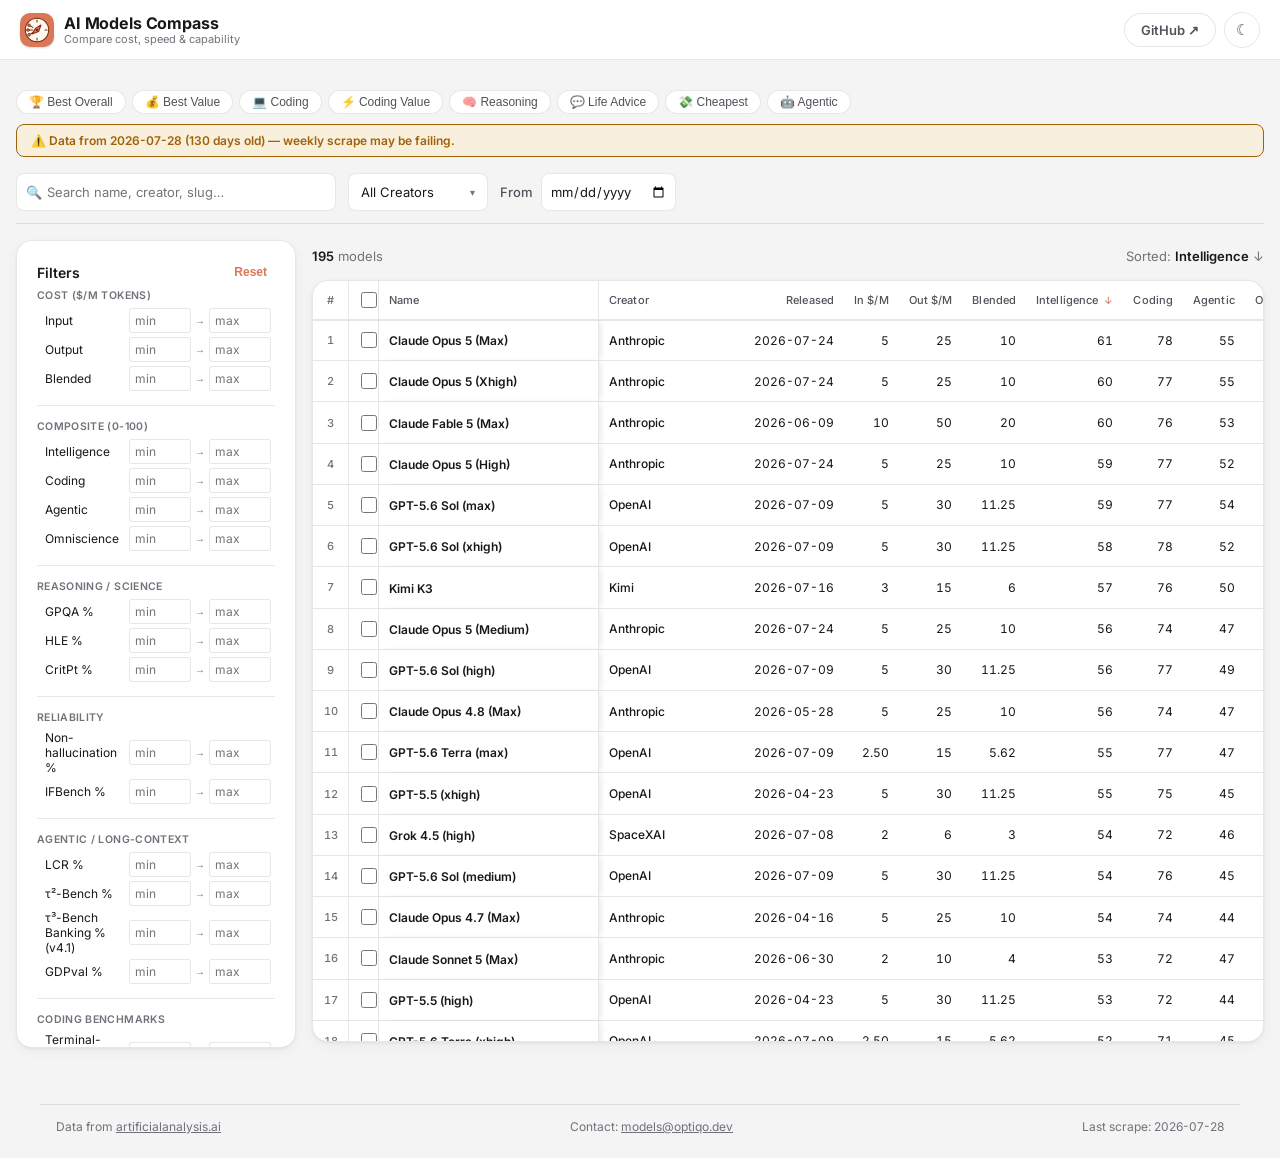
==== commit acd015b6: "fix(ui): correct sticky column left offsets matching HTML cell order, disable scroll chaining, and e" ====
--- a/public/index.html
+++ b/public/index.html
@@ -23,12 +23,12 @@
 <meta name="twitter:image:alt" content="AI Models Compass model comparison dashboard">
 <script src="assets/theme-init.js"></script>
 <link rel="stylesheet" href="assets/fonts.css?v=4">
-<link rel="stylesheet" href="assets/style.css?v=5">
-<link rel="stylesheet" href="assets/index.css?v=5">
+<link rel="stylesheet" href="assets/style.css?v=6">
+<link rel="stylesheet" href="assets/index.css?v=6">
 </head>
 <body>
 <div id="site-nav"></div>
-<script src="assets/nav.js?v=5"></script>
+<script src="assets/nav.js?v=6"></script>
 <div class="page">
 <header>
   <!-- Presets -->
@@ -177,6 +177,6 @@
 <div id="tip"></div>
 </div><!-- /.page -->
 
-<script src="assets/models.js?v=5"></script>
+<script src="assets/models.js?v=6"></script>
 <div id="site-footer"></div>
 </body></html>
--- a/public/assets/style.css
+++ b/public/assets/style.css
@@ -236,8 +236,8 @@
     max-height: calc(100vh - var(--nav-h) - 32px);
     overflow-x: auto;
     overflow-y: auto;
-    overscroll-behavior-y: contain;
-    padding-right: 16px;
+    overscroll-behavior: none;
+    -webkit-overflow-scrolling: touch;
   }
 }
 .table-card thead th {
--- a/public/assets/index.css
+++ b/public/assets/index.css
@@ -83,15 +83,13 @@
 .num{font-variant-numeric:tabular-nums}
 
 /* Corner sticky cells */
-th.cb-col,td.cb-col{position:sticky;left:0;z-index:8;width:30px;min-width:30px;max-width:30px;padding:8px}
-th.cb-col{z-index:30;background:var(--surface)}
-td.cb-col{background:var(--surface)}
-th.rnk,td.rnk{position:sticky;left:30px;z-index:8;text-align:center;width:36px;min-width:36px;max-width:36px;font-weight:500;font-size:11px;color:var(--text-muted);padding:8px 6px}
-th.rnk{background:var(--surface);z-index:30;border-right:1px solid var(--border)}
-td.rnk{background:var(--surface);border-right:1px solid var(--border)}
-td.name-col{position:sticky;left:66px;z-index:8;background:var(--surface);border-right:1px solid var(--border);box-shadow:3px 0 6px -2px rgba(0,0,0,0.10);white-space:nowrap !important;width:220px;min-width:220px;max-width:220px;overflow:hidden;text-overflow:ellipsis}
-th.name-col{position:sticky;left:66px;z-index:30;background:var(--surface);border-right:1px solid var(--border);box-shadow:3px 0 6px -2px rgba(0,0,0,0.10);white-space:nowrap !important;width:220px;min-width:220px;max-width:220px}
-th:last-child,td:last-child{padding-right:24px}
+th.rnk,td.rnk{position:sticky;left:0;z-index:8;text-align:center;width:36px;min-width:36px;max-width:36px;font-weight:500;font-size:11px;color:var(--text-muted);padding:8px 6px;background:var(--surface);border-right:1px solid var(--border)}
+th.rnk{z-index:30}
+th.cb-col,td.cb-col{position:sticky;left:36px;z-index:8;width:30px;min-width:30px;max-width:30px;padding:8px;background:var(--surface);border-right:1px solid var(--border)}
+th.cb-col{z-index:30}
+td.name-col{position:sticky;left:66px;z-index:8;background:var(--surface);border-right:1px solid var(--border);box-shadow:3px 0 6px -2px rgba(0,0,0,0.12);white-space:nowrap !important;width:220px;min-width:220px;max-width:220px;overflow:hidden;text-overflow:ellipsis}
+th.name-col{position:sticky;left:66px;z-index:30;background:var(--surface);border-right:1px solid var(--border);box-shadow:3px 0 6px -2px rgba(0,0,0,0.12);white-space:nowrap !important;width:220px;min-width:220px;max-width:220px}
+th:last-child,td:last-child{padding-right:16px;border-right:20px solid transparent !important;background-clip:padding-box !important}
 .cell-title{font-family:var(--sans);font-weight:550;color:var(--text);white-space:nowrap !important;display:inline-block;max-width:100%;overflow:hidden;text-overflow:ellipsis;vertical-align:middle}
 .sort-arrow{font-size:10px;margin-left:3px;opacity:0.4}
 th.sorted .sort-arrow{opacity:1;color:var(--accent)}
@@ -136,10 +134,10 @@
   .date-filter-wrap{flex:1 1 calc(50% - 4px);min-width:130px}
   .date-filter-wrap .date-input{width:100%;flex:1}
 
-  th.cb-col,td.cb-col{width:24px;min-width:24px;max-width:24px;padding:6px 2px}
-  th.rnk,td.rnk{left:24px;width:28px;min-width:28px;max-width:28px;padding:6px 2px;font-size:10px}
+  th.rnk,td.rnk{left:0;width:28px;min-width:28px;max-width:28px;padding:6px 2px;font-size:10px}
+  th.cb-col,td.cb-col{left:28px;width:24px;min-width:24px;max-width:24px;padding:6px 2px}
   th.name-col,td.name-col{left:52px;width:185px;min-width:185px;max-width:185px;font-size:12px}
-  th:last-child,td:last-child{padding-right:32px}
+  th:last-child,td:last-child{padding-right:20px;border-right:24px solid transparent !important;background-clip:padding-box !important}
 
   #compare-bar.visible{
     position:static;
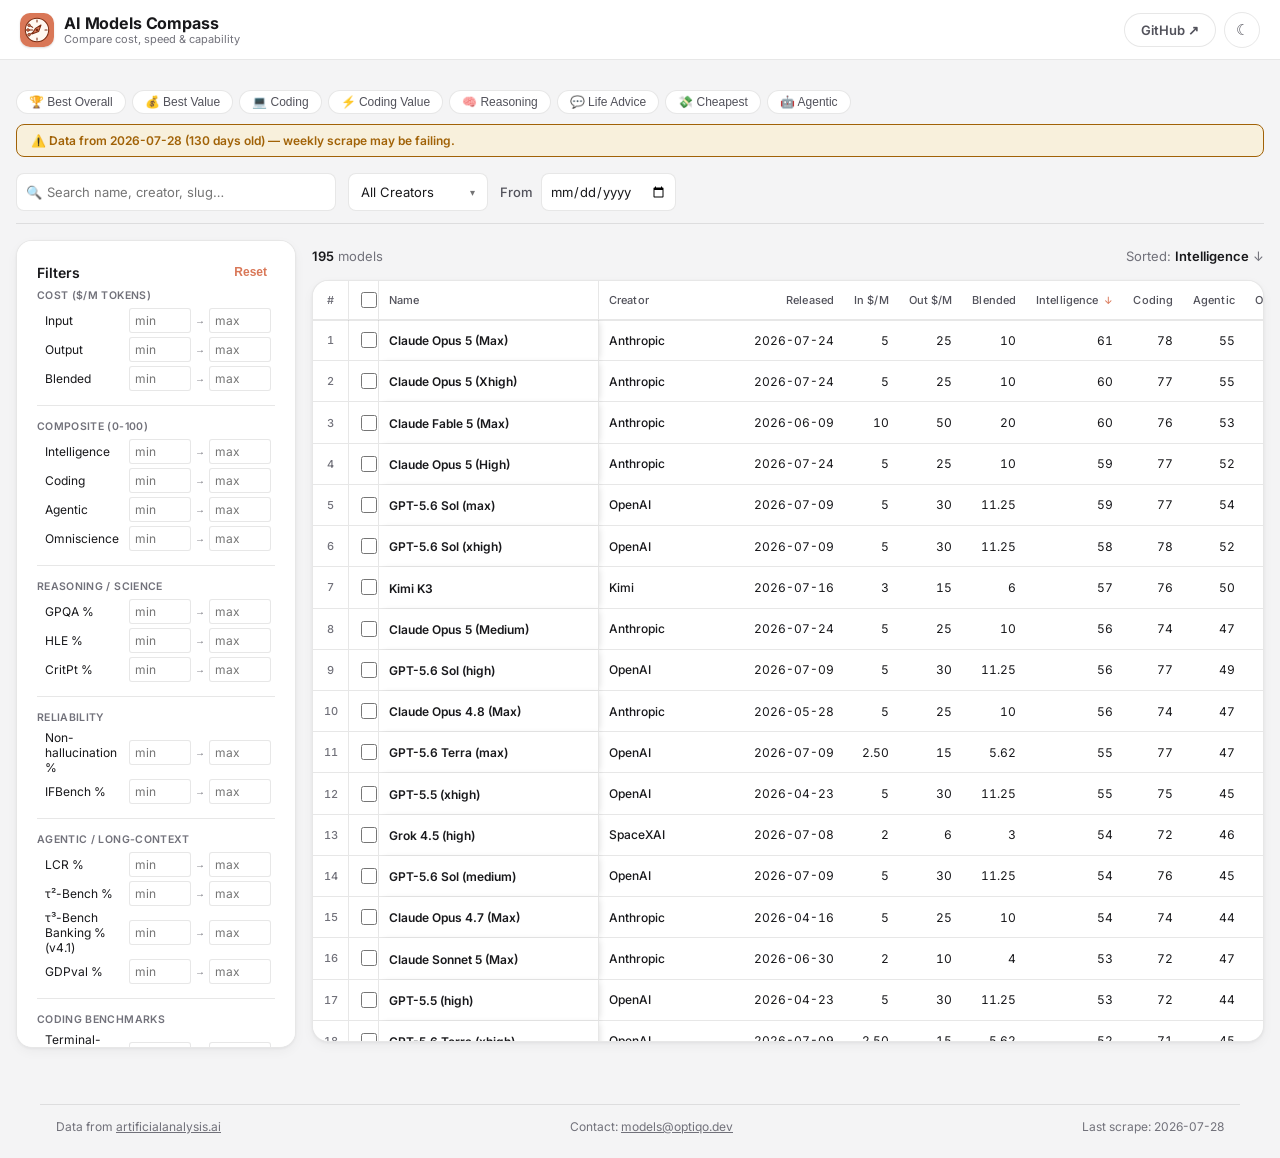
==== commit bba9ff4d: "fix(ui): enforce pan-x pan-y touch action, table min-width 950px, and margin-right for mobile scroll" ====
--- a/public/index.html
+++ b/public/index.html
@@ -23,12 +23,12 @@
 <meta name="twitter:image:alt" content="AI Models Compass model comparison dashboard">
 <script src="assets/theme-init.js"></script>
 <link rel="stylesheet" href="assets/fonts.css?v=4">
-<link rel="stylesheet" href="assets/style.css?v=6">
-<link rel="stylesheet" href="assets/index.css?v=6">
+<link rel="stylesheet" href="assets/style.css?v=7">
+<link rel="stylesheet" href="assets/index.css?v=7">
 </head>
 <body>
 <div id="site-nav"></div>
-<script src="assets/nav.js?v=6"></script>
+<script src="assets/nav.js?v=7"></script>
 <div class="page">
 <header>
   <!-- Presets -->
@@ -177,6 +177,6 @@
 <div id="tip"></div>
 </div><!-- /.page -->
 
-<script src="assets/models.js?v=6"></script>
+<script src="assets/models.js?v=7"></script>
 <div id="site-footer"></div>
 </body></html>
--- a/public/assets/style.css
+++ b/public/assets/style.css
@@ -231,13 +231,16 @@
   -webkit-overflow-scrolling: touch;
 }
 @media (max-width: 800px) {
+  .table-card {
+    overflow: visible;
+  }
   .table-card > .scroll {
-    max-height: calc(100svh - var(--nav-h) - 32px);
-    max-height: calc(100vh - var(--nav-h) - 32px);
+    max-height: none;
     overflow-x: auto;
-    overflow-y: auto;
-    overscroll-behavior: none;
+    overflow-y: visible;
     -webkit-overflow-scrolling: touch;
+    touch-action: pan-x pan-y;
+    padding-right: 16px;
   }
 }
 .table-card thead th {
--- a/public/assets/index.css
+++ b/public/assets/index.css
@@ -73,7 +73,7 @@
 .filter-row .arrow{color:var(--text-muted);font-size:10px}
 #reset{padding:4px 8px;font-size:12px;background:none;border:0;cursor:pointer;color:var(--accent)}
 main{flex:1;min-width:0}
-table{border-collapse:separate;border-spacing:0;width:max-content;min-width:100%;background:var(--surface);font-size:12px}
+table{border-collapse:separate;border-spacing:0;width:max-content;min-width:100%;min-width:950px;background:var(--surface);font-size:12px;margin-right:24px}
 th,td{padding:12px 10px;text-align:right;white-space:nowrap;border-bottom:1px solid var(--border)}
 th{font-family:var(--sans);font-weight:500;font-size:11px;letter-spacing:0.1px;color:var(--text-secondary);cursor:pointer;user-select:none}
 th.l,td.l{text-align:left}
@@ -89,7 +89,7 @@
 th.cb-col{z-index:30}
 td.name-col{position:sticky;left:66px;z-index:8;background:var(--surface);border-right:1px solid var(--border);box-shadow:3px 0 6px -2px rgba(0,0,0,0.12);white-space:nowrap !important;width:220px;min-width:220px;max-width:220px;overflow:hidden;text-overflow:ellipsis}
 th.name-col{position:sticky;left:66px;z-index:30;background:var(--surface);border-right:1px solid var(--border);box-shadow:3px 0 6px -2px rgba(0,0,0,0.12);white-space:nowrap !important;width:220px;min-width:220px;max-width:220px}
-th:last-child,td:last-child{padding-right:16px;border-right:20px solid transparent !important;background-clip:padding-box !important}
+th:last-child,td:last-child{padding-right:20px}
 .cell-title{font-family:var(--sans);font-weight:550;color:var(--text);white-space:nowrap !important;display:inline-block;max-width:100%;overflow:hidden;text-overflow:ellipsis;vertical-align:middle}
 .sort-arrow{font-size:10px;margin-left:3px;opacity:0.4}
 th.sorted .sort-arrow{opacity:1;color:var(--accent)}
@@ -137,7 +137,7 @@
   th.rnk,td.rnk{left:0;width:28px;min-width:28px;max-width:28px;padding:6px 2px;font-size:10px}
   th.cb-col,td.cb-col{left:28px;width:24px;min-width:24px;max-width:24px;padding:6px 2px}
   th.name-col,td.name-col{left:52px;width:185px;min-width:185px;max-width:185px;font-size:12px}
-  th:last-child,td:last-child{padding-right:20px;border-right:24px solid transparent !important;background-clip:padding-box !important}
+  th:last-child,td:last-child{padding-right:24px}
 
   #compare-bar.visible{
     position:static;
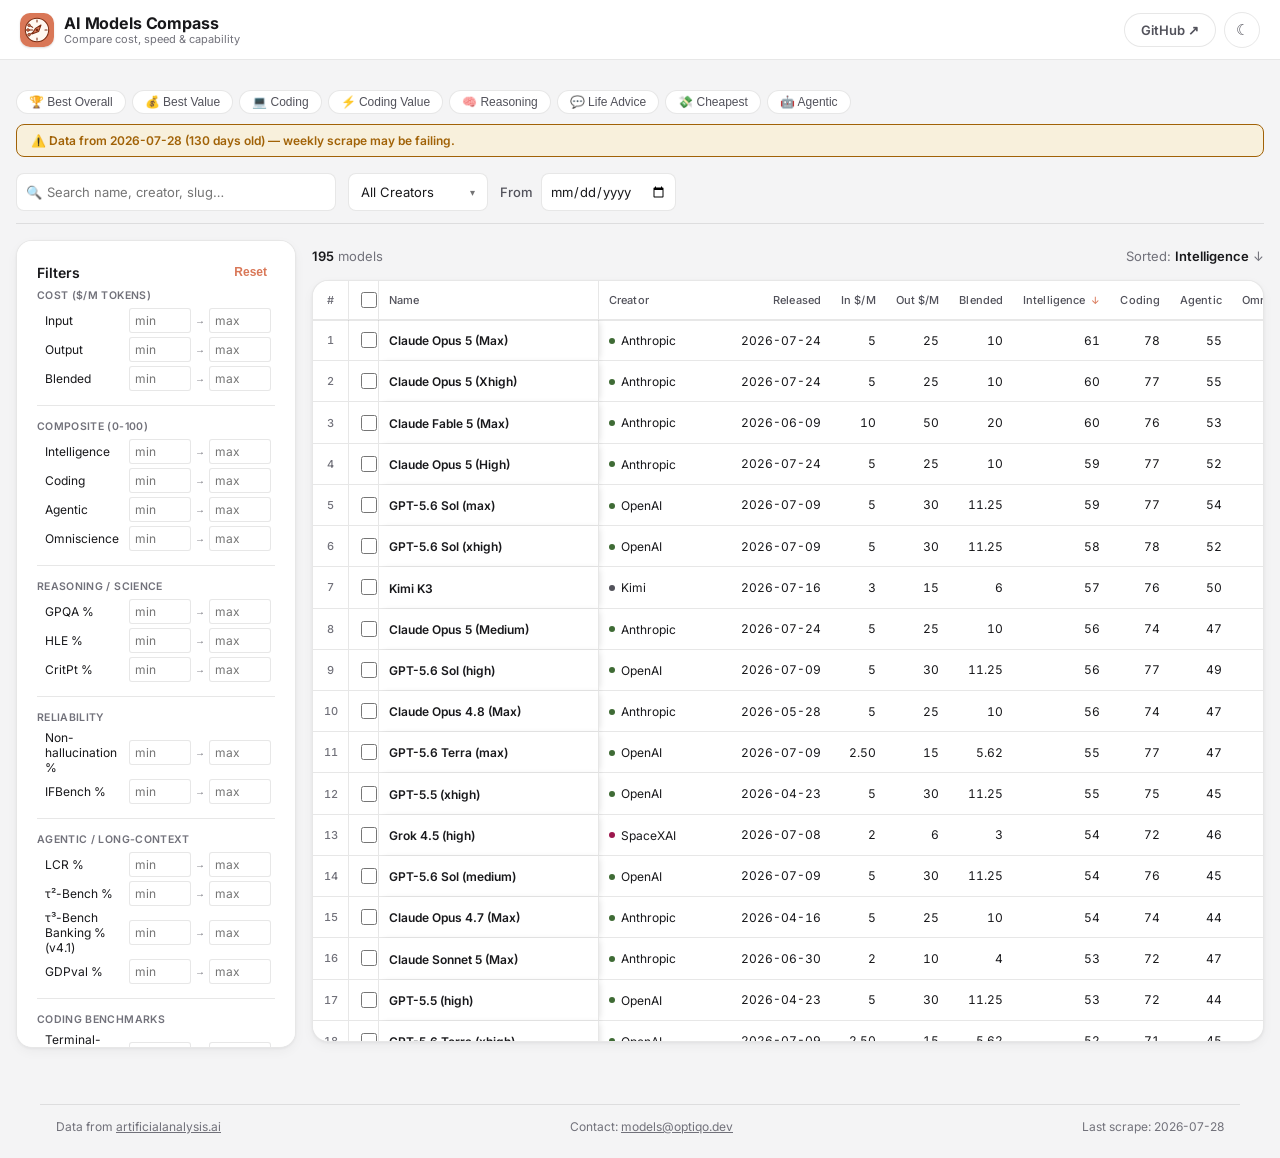
==== commit e9cd2ab5: "fix mobile table and filter interactions" ====
--- a/public/index.html
+++ b/public/index.html
@@ -23,12 +23,12 @@
 <meta name="twitter:image:alt" content="AI Models Compass model comparison dashboard">
 <script src="assets/theme-init.js"></script>
 <link rel="stylesheet" href="assets/fonts.css?v=4">
-<link rel="stylesheet" href="assets/style.css?v=7">
-<link rel="stylesheet" href="assets/index.css?v=7">
+<link rel="stylesheet" href="assets/style.css?v=8">
+<link rel="stylesheet" href="assets/index.css?v=8">
 </head>
 <body>
 <div id="site-nav"></div>
-<script src="assets/nav.js?v=7"></script>
+<script src="assets/nav.js?v=8"></script>
 <div class="page">
 <header>
   <!-- Presets -->
@@ -143,7 +143,7 @@
   <th class="l rnk" data-i="0" data-t="n" data-tip="Position in the current sort order. Change the sorted column to rank models by what matters to you.">#</th>
   <th class="cb-col"><input type="checkbox" id="check-all" name="check-all" class="compare-cb" title="Select all" aria-label="Select all models"></th>
   <th class="l name-col" data-i="1" data-t="s" data-tip="The model and, when relevant, its reasoning-effort variant.">Name</th>
-  <th class="l" data-i="2" data-t="s" data-tip="The company or organization that built the model.">Creator</th>
+  <th class="l creator-col" data-i="2" data-t="s" data-tip="The company or organization that built the model.">Creator</th>
   <th data-i="3" data-t="d" data-tip="When this model version was released. Newer can mean better features, but not always better results.">Released</th>
   <th data-i="4" data-t="n" data-tip="Cost to send 1 million tokens to the model. Important for long prompts, documents, and chat history; lower is cheaper.">In $/M</th>
   <th data-i="5" data-t="n" data-tip="Cost for 1 million generated tokens. Important for long answers, reports, and reasoning-heavy use; lower is cheaper.">Out $/M</th>
@@ -177,6 +177,6 @@
 <div id="tip"></div>
 </div><!-- /.page -->
 
-<script src="assets/models.js?v=7"></script>
+<script src="assets/models.js?v=8"></script>
 <div id="site-footer"></div>
 </body></html>
--- a/public/assets/style.css
+++ b/public/assets/style.css
@@ -184,12 +184,10 @@
 
 /* ---- Dot badges (creator / category) ---- */
 .dot-badge {
-  display: inline-flex; align-items: center; gap: 6px;
-  padding: 0; background: transparent; color: var(--text);
-  font-size: 12px; font-weight: 500; white-space: nowrap;
-}
-.dot-badge::before {
-  display: none !important;
+  display: inline-block; width: 6px; height: 6px;
+  margin-right: 6px; border-radius: 50%;
+  background: var(--dot-color, var(--dot-6));
+  vertical-align: middle; flex: none;
 }
 
 .no-transitions, .no-transitions *, .no-transitions *::before, .no-transitions *::after {
@@ -236,11 +234,13 @@
   }
   .table-card > .scroll {
     max-height: none;
-    overflow-x: auto;
+    overflow-x: scroll;
     overflow-y: visible;
+    overscroll-behavior-x: contain;
     -webkit-overflow-scrolling: touch;
     touch-action: pan-x pan-y;
-    padding-right: 16px;
+    padding-right: max(16px, env(safe-area-inset-right));
+    scrollbar-gutter: stable;
   }
 }
 .table-card thead th {
--- a/public/assets/index.css
+++ b/public/assets/index.css
@@ -73,7 +73,7 @@
 .filter-row .arrow{color:var(--text-muted);font-size:10px}
 #reset{padding:4px 8px;font-size:12px;background:none;border:0;cursor:pointer;color:var(--accent)}
 main{flex:1;min-width:0}
-table{border-collapse:separate;border-spacing:0;width:max-content;min-width:100%;min-width:950px;background:var(--surface);font-size:12px;margin-right:24px}
+table{border-collapse:separate;border-spacing:0;width:max-content;min-width:100%;background:var(--surface);font-size:12px}
 th,td{padding:12px 10px;text-align:right;white-space:nowrap;border-bottom:1px solid var(--border)}
 th{font-family:var(--sans);font-weight:500;font-size:11px;letter-spacing:0.1px;color:var(--text-secondary);cursor:pointer;user-select:none}
 th.l,td.l{text-align:left}
@@ -89,6 +89,8 @@
 th.cb-col{z-index:30}
 td.name-col{position:sticky;left:66px;z-index:8;background:var(--surface);border-right:1px solid var(--border);box-shadow:3px 0 6px -2px rgba(0,0,0,0.12);white-space:nowrap !important;width:220px;min-width:220px;max-width:220px;overflow:hidden;text-overflow:ellipsis}
 th.name-col{position:sticky;left:66px;z-index:30;background:var(--surface);border-right:1px solid var(--border);box-shadow:3px 0 6px -2px rgba(0,0,0,0.12);white-space:nowrap !important;width:220px;min-width:220px;max-width:220px}
+.creator-col{width:132px;min-width:132px;max-width:132px;overflow:hidden;text-overflow:ellipsis}
+.creator-name{vertical-align:middle}
 th:last-child,td:last-child{padding-right:20px}
 .cell-title{font-family:var(--sans);font-weight:550;color:var(--text);white-space:nowrap !important;display:inline-block;max-width:100%;overflow:hidden;text-overflow:ellipsis;vertical-align:middle}
 .sort-arrow{font-size:10px;margin-left:3px;opacity:0.4}
@@ -137,7 +139,7 @@
   th.rnk,td.rnk{left:0;width:28px;min-width:28px;max-width:28px;padding:6px 2px;font-size:10px}
   th.cb-col,td.cb-col{left:28px;width:24px;min-width:24px;max-width:24px;padding:6px 2px}
   th.name-col,td.name-col{left:52px;width:185px;min-width:185px;max-width:185px;font-size:12px}
-  th:last-child,td:last-child{padding-right:24px}
+  .creator-col{width:132px;min-width:132px;max-width:132px}
 
   #compare-bar.visible{
     position:static;
@@ -160,7 +162,7 @@
 @media (max-width:480px){
   .page{padding:12px 10px 20px}
   .top-filters input[type=text]{width:100%}
-  th.name-col,td.name-col{left:52px;width:175px;min-width:175px;max-width:175px}
+  th.name-col,td.name-col{left:52px;width:calc(100vw - 82px);min-width:160px;max-width:190px}
 }
 
 .page-staleness-banner{margin:10px 0 12px}
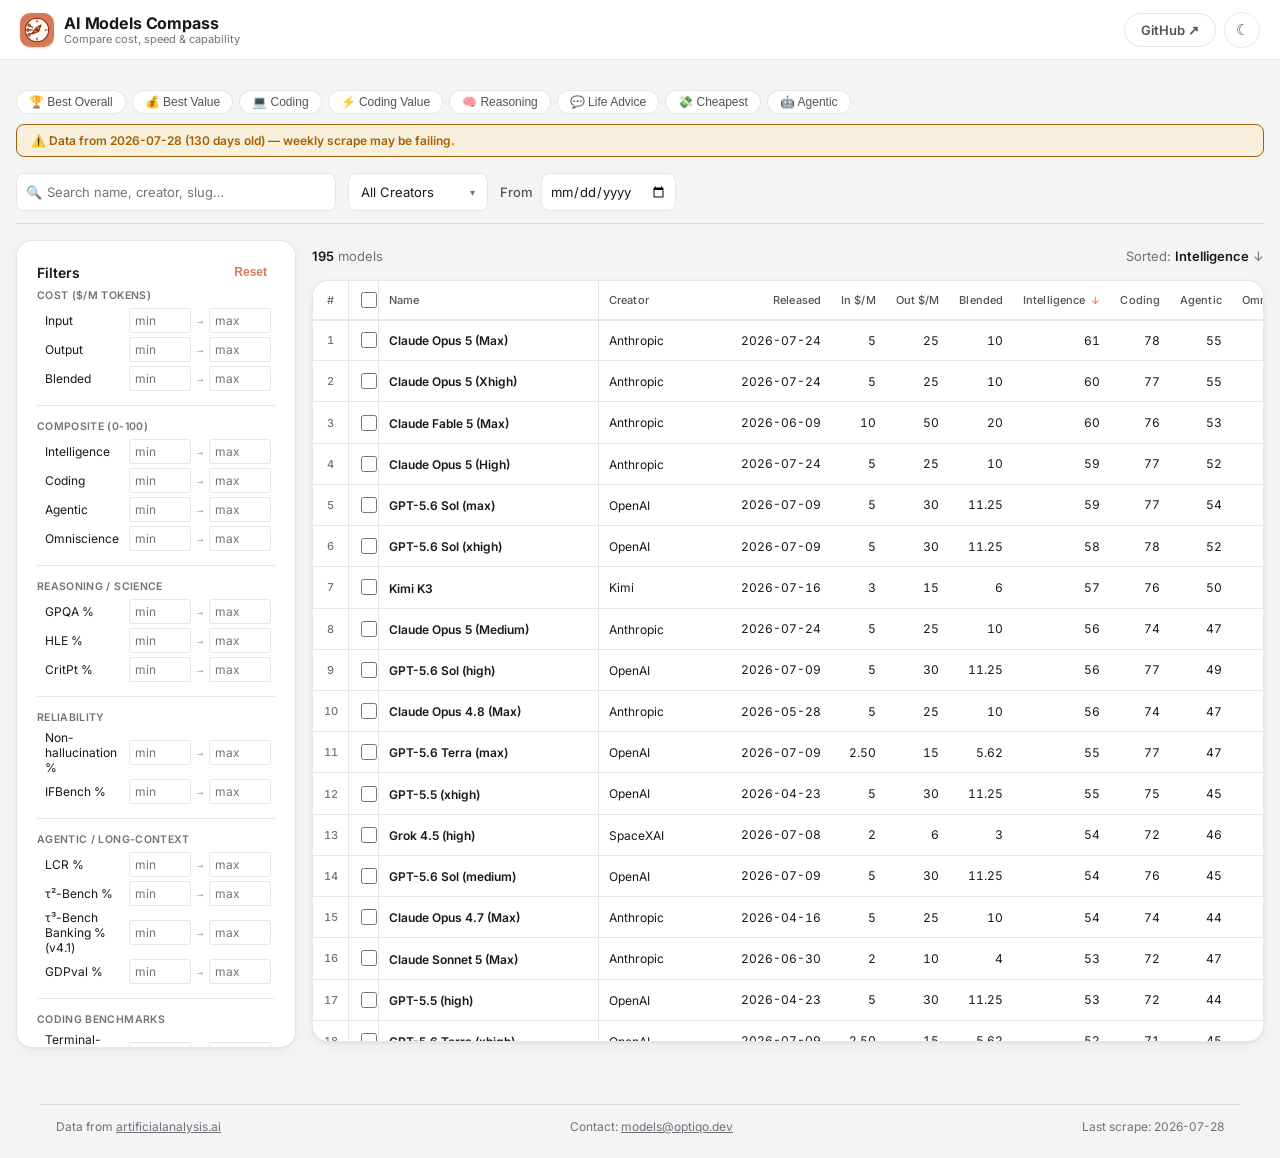
==== commit a564f00b: "fix mobile table scrolling" ====
--- a/public/index.html
+++ b/public/index.html
@@ -23,8 +23,8 @@
 <meta name="twitter:image:alt" content="AI Models Compass model comparison dashboard">
 <script src="assets/theme-init.js"></script>
 <link rel="stylesheet" href="assets/fonts.css?v=4">
-<link rel="stylesheet" href="assets/style.css?v=8">
-<link rel="stylesheet" href="assets/index.css?v=8">
+<link rel="stylesheet" href="assets/style.css?v=9">
+<link rel="stylesheet" href="assets/index.css?v=9">
 </head>
 <body>
 <div id="site-nav"></div>
@@ -177,6 +177,6 @@
 <div id="tip"></div>
 </div><!-- /.page -->
 
-<script src="assets/models.js?v=8"></script>
+<script src="assets/models.js?v=9"></script>
 <div id="site-footer"></div>
 </body></html>
--- a/public/assets/style.css
+++ b/public/assets/style.css
@@ -182,14 +182,6 @@
   color: var(--text-muted); margin-left: 6px;
 }
 
-/* ---- Dot badges (creator / category) ---- */
-.dot-badge {
-  display: inline-block; width: 6px; height: 6px;
-  margin-right: 6px; border-radius: 50%;
-  background: var(--dot-color, var(--dot-6));
-  vertical-align: middle; flex: none;
-}
-
 .no-transitions, .no-transitions *, .no-transitions *::before, .no-transitions *::after {
   transition: none !important;
 }
@@ -233,14 +225,13 @@
     overflow: visible;
   }
   .table-card > .scroll {
-    max-height: none;
-    overflow-x: scroll;
-    overflow-y: visible;
-    overscroll-behavior-x: contain;
+    max-height: 625px; /* one 40px header + fifteen 39px model rows */
+    overflow: auto;
+    overscroll-behavior: contain;
     -webkit-overflow-scrolling: touch;
     touch-action: pan-x pan-y;
     padding-right: max(16px, env(safe-area-inset-right));
-    scrollbar-gutter: stable;
+    scrollbar-gutter: stable both-edges;
   }
 }
 .table-card thead th {
@@ -250,6 +241,11 @@
   background: var(--surface);
   box-shadow: 0 1px 0 var(--border);
 }
+.table-card thead th.rnk,
+.table-card thead th.cb-col,
+.table-card thead th.name-col {
+  z-index: 40;
+}
 
 /* ---- Shared staleness banner (logic lives in nav.js, markup stays per-page) ---- */
 .staleness-banner {
--- a/public/assets/index.css
+++ b/public/assets/index.css
@@ -87,8 +87,8 @@
 th.rnk{z-index:30}
 th.cb-col,td.cb-col{position:sticky;left:36px;z-index:8;width:30px;min-width:30px;max-width:30px;padding:8px;background:var(--surface);border-right:1px solid var(--border)}
 th.cb-col{z-index:30}
-td.name-col{position:sticky;left:66px;z-index:8;background:var(--surface);border-right:1px solid var(--border);box-shadow:3px 0 6px -2px rgba(0,0,0,0.12);white-space:nowrap !important;width:220px;min-width:220px;max-width:220px;overflow:hidden;text-overflow:ellipsis}
-th.name-col{position:sticky;left:66px;z-index:30;background:var(--surface);border-right:1px solid var(--border);box-shadow:3px 0 6px -2px rgba(0,0,0,0.12);white-space:nowrap !important;width:220px;min-width:220px;max-width:220px}
+td.name-col{position:sticky;left:66px;z-index:8;background:var(--surface);border-right:1px solid var(--border);white-space:nowrap !important;width:220px;min-width:220px;max-width:220px;overflow:hidden;text-overflow:ellipsis}
+th.name-col{position:sticky;left:66px;z-index:30;background:var(--surface);border-right:1px solid var(--border);white-space:nowrap !important;width:220px;min-width:220px;max-width:220px}
 .creator-col{width:132px;min-width:132px;max-width:132px;overflow:hidden;text-overflow:ellipsis}
 .creator-name{vertical-align:middle}
 th:last-child,td:last-child{padding-right:20px}
@@ -136,9 +136,10 @@
   .date-filter-wrap{flex:1 1 calc(50% - 4px);min-width:130px}
   .date-filter-wrap .date-input{width:100%;flex:1}
 
+  th,td{height:39px}
   th.rnk,td.rnk{left:0;width:28px;min-width:28px;max-width:28px;padding:6px 2px;font-size:10px}
-  th.cb-col,td.cb-col{left:28px;width:24px;min-width:24px;max-width:24px;padding:6px 2px}
-  th.name-col,td.name-col{left:52px;width:185px;min-width:185px;max-width:185px;font-size:12px}
+  th.cb-col,td.cb-col{left:28px;width:34px;min-width:34px;max-width:34px;padding:6px 7px 6px 3px}
+  th.name-col,td.name-col{left:62px;width:185px;min-width:185px;max-width:185px;font-size:12px}
   .creator-col{width:132px;min-width:132px;max-width:132px}
 
   #compare-bar.visible{
@@ -162,15 +163,9 @@
 @media (max-width:480px){
   .page{padding:12px 10px 20px}
   .top-filters input[type=text]{width:100%}
-  th.name-col,td.name-col{left:52px;width:calc(100vw - 82px);min-width:160px;max-width:190px}
+  th.name-col,td.name-col{left:62px;width:calc(100vw - 92px);min-width:150px;max-width:180px}
 }
 
 .page-staleness-banner{margin:10px 0 12px}
 .model-link{color:var(--accent);text-decoration:none}
 .model-link:hover{text-decoration:underline}
-.dot-color-1{--dot-color:var(--dot-1)}
-.dot-color-2{--dot-color:var(--dot-2)}
-.dot-color-3{--dot-color:var(--dot-3)}
-.dot-color-4{--dot-color:var(--dot-4)}
-.dot-color-5{--dot-color:var(--dot-5)}
-.dot-color-6{--dot-color:var(--dot-6)}
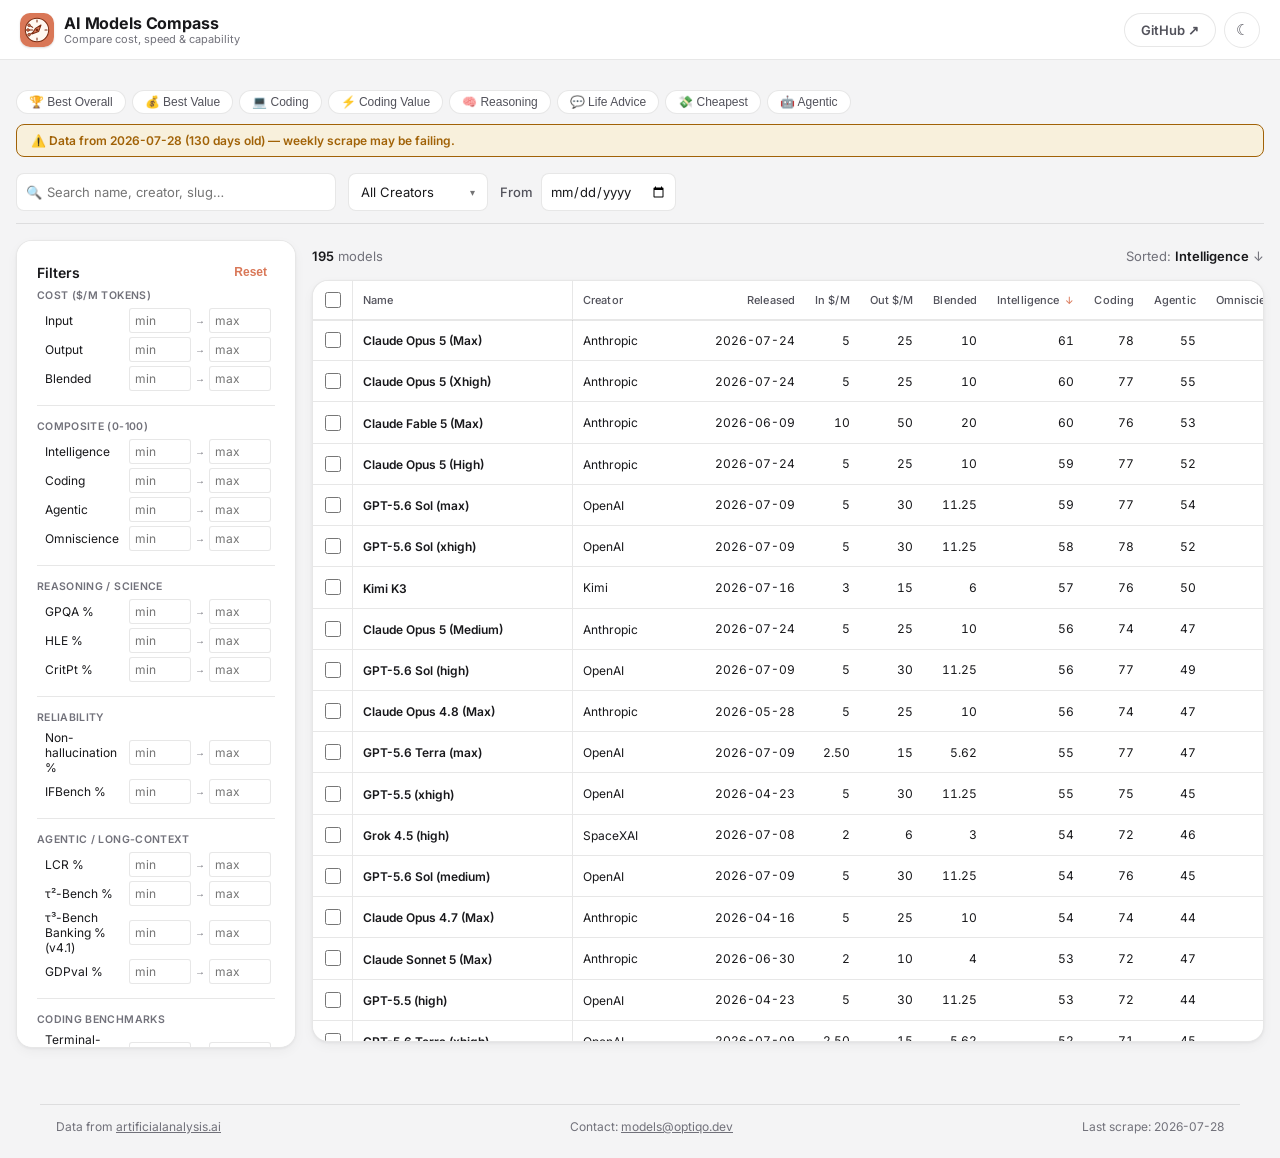
==== commit 2a2373c0: "fix mobile table overflow" ====
--- a/public/index.html
+++ b/public/index.html
@@ -23,8 +23,8 @@
 <meta name="twitter:image:alt" content="AI Models Compass model comparison dashboard">
 <script src="assets/theme-init.js"></script>
 <link rel="stylesheet" href="assets/fonts.css?v=4">
-<link rel="stylesheet" href="assets/style.css?v=9">
-<link rel="stylesheet" href="assets/index.css?v=9">
+<link rel="stylesheet" href="assets/style.css?v=10">
+<link rel="stylesheet" href="assets/index.css?v=10">
 </head>
 <body>
 <div id="site-nav"></div>
@@ -140,7 +140,6 @@
 </div>
 <div class="card table-card"><div class="scroll">
 <table id="t"><thead><tr>
-  <th class="l rnk" data-i="0" data-t="n" data-tip="Position in the current sort order. Change the sorted column to rank models by what matters to you.">#</th>
   <th class="cb-col"><input type="checkbox" id="check-all" name="check-all" class="compare-cb" title="Select all" aria-label="Select all models"></th>
   <th class="l name-col" data-i="1" data-t="s" data-tip="The model and, when relevant, its reasoning-effort variant.">Name</th>
   <th class="l creator-col" data-i="2" data-t="s" data-tip="The company or organization that built the model.">Creator</th>
@@ -177,6 +176,6 @@
 <div id="tip"></div>
 </div><!-- /.page -->
 
-<script src="assets/models.js?v=9"></script>
+<script src="assets/models.js?v=10"></script>
 <div id="site-footer"></div>
 </body></html>
--- a/public/assets/style.css
+++ b/public/assets/style.css
@@ -212,8 +212,9 @@
 
 /* overflow:hidden on the card breaks position:sticky for thead. Keep the
    radius via the card; let .scroll own both axes so column headers stick. */
-.table-card { overflow: visible; }
+.table-card { width: 100%; max-width: 100%; min-width: 0; overflow: visible; }
 .table-card > .scroll {
+  display: block; width: 100%; max-width: 100%; min-width: 0;
   overflow: auto;
   max-height: calc(100vh - var(--nav-h) - 80px);
   max-height: calc(100dvh - var(--nav-h) - 80px);
@@ -221,17 +222,17 @@
   -webkit-overflow-scrolling: touch;
 }
 @media (max-width: 800px) {
-  .table-card {
-    overflow: visible;
+  main, .table-card {
+    width: 100%; max-width: 100%; min-width: 0;
   }
   .table-card > .scroll {
     max-height: 625px; /* one 40px header + fifteen 39px model rows */
-    overflow: auto;
-    overscroll-behavior: contain;
+    overflow-x: auto;
+    overflow-y: auto;
+    overscroll-behavior-x: contain;
+    overscroll-behavior-y: auto;
     -webkit-overflow-scrolling: touch;
-    touch-action: pan-x pan-y;
     padding-right: max(16px, env(safe-area-inset-right));
-    scrollbar-gutter: stable both-edges;
   }
 }
 .table-card thead th {
@@ -241,7 +242,6 @@
   background: var(--surface);
   box-shadow: 0 1px 0 var(--border);
 }
-.table-card thead th.rnk,
 .table-card thead th.cb-col,
 .table-card thead th.name-col {
   z-index: 40;
--- a/public/assets/index.css
+++ b/public/assets/index.css
@@ -78,17 +78,15 @@
 th{font-family:var(--sans);font-weight:500;font-size:11px;letter-spacing:0.1px;color:var(--text-secondary);cursor:pointer;user-select:none}
 th.l,td.l{text-align:left}
 tr:hover td{background:var(--row-hover)}
-tr:hover td.cb-col,tr:hover td.rnk,tr:hover td.name-col{background-color:var(--surface);background-image:linear-gradient(var(--row-hover),var(--row-hover))}
+tr:hover td.cb-col,tr:hover td.name-col{background-color:var(--surface);background-image:linear-gradient(var(--row-hover),var(--row-hover))}
 tr:hover td:first-child{box-shadow:inset 3px 0 0 var(--accent)}
 .num{font-variant-numeric:tabular-nums}
 
 /* Corner sticky cells */
-th.rnk,td.rnk{position:sticky;left:0;z-index:8;text-align:center;width:36px;min-width:36px;max-width:36px;font-weight:500;font-size:11px;color:var(--text-muted);padding:8px 6px;background:var(--surface);border-right:1px solid var(--border)}
-th.rnk{z-index:30}
-th.cb-col,td.cb-col{position:sticky;left:36px;z-index:8;width:30px;min-width:30px;max-width:30px;padding:8px;background:var(--surface);border-right:1px solid var(--border)}
+th.cb-col,td.cb-col{position:sticky;left:0;z-index:8;width:40px;min-width:40px;max-width:40px;padding:8px 12px 8px 8px;background:var(--surface);border-right:1px solid var(--border)}
 th.cb-col{z-index:30}
-td.name-col{position:sticky;left:66px;z-index:8;background:var(--surface);border-right:1px solid var(--border);white-space:nowrap !important;width:220px;min-width:220px;max-width:220px;overflow:hidden;text-overflow:ellipsis}
-th.name-col{position:sticky;left:66px;z-index:30;background:var(--surface);border-right:1px solid var(--border);white-space:nowrap !important;width:220px;min-width:220px;max-width:220px}
+td.name-col{position:sticky;left:40px;z-index:8;background:var(--surface);border-right:1px solid var(--border);white-space:nowrap !important;width:220px;min-width:220px;max-width:220px;overflow:hidden;text-overflow:ellipsis}
+th.name-col{position:sticky;left:40px;z-index:30;background:var(--surface);border-right:1px solid var(--border);white-space:nowrap !important;width:220px;min-width:220px;max-width:220px}
 .creator-col{width:132px;min-width:132px;max-width:132px;overflow:hidden;text-overflow:ellipsis}
 .creator-name{vertical-align:middle}
 th:last-child,td:last-child{padding-right:20px}
@@ -137,9 +135,8 @@
   .date-filter-wrap .date-input{width:100%;flex:1}
 
   th,td{height:39px}
-  th.rnk,td.rnk{left:0;width:28px;min-width:28px;max-width:28px;padding:6px 2px;font-size:10px}
-  th.cb-col,td.cb-col{left:28px;width:34px;min-width:34px;max-width:34px;padding:6px 7px 6px 3px}
-  th.name-col,td.name-col{left:62px;width:185px;min-width:185px;max-width:185px;font-size:12px}
+  th.cb-col,td.cb-col{left:0;width:40px;min-width:40px;max-width:40px;padding:6px 12px 6px 8px}
+  th.name-col,td.name-col{left:40px;width:185px;min-width:185px;max-width:185px;font-size:12px}
   .creator-col{width:132px;min-width:132px;max-width:132px}
 
   #compare-bar.visible{
@@ -163,7 +160,7 @@
 @media (max-width:480px){
   .page{padding:12px 10px 20px}
   .top-filters input[type=text]{width:100%}
-  th.name-col,td.name-col{left:62px;width:calc(100vw - 92px);min-width:150px;max-width:180px}
+  th.name-col,td.name-col{left:40px;width:calc(100vw - 70px);min-width:160px;max-width:190px}
 }
 
 .page-staleness-banner{margin:10px 0 12px}
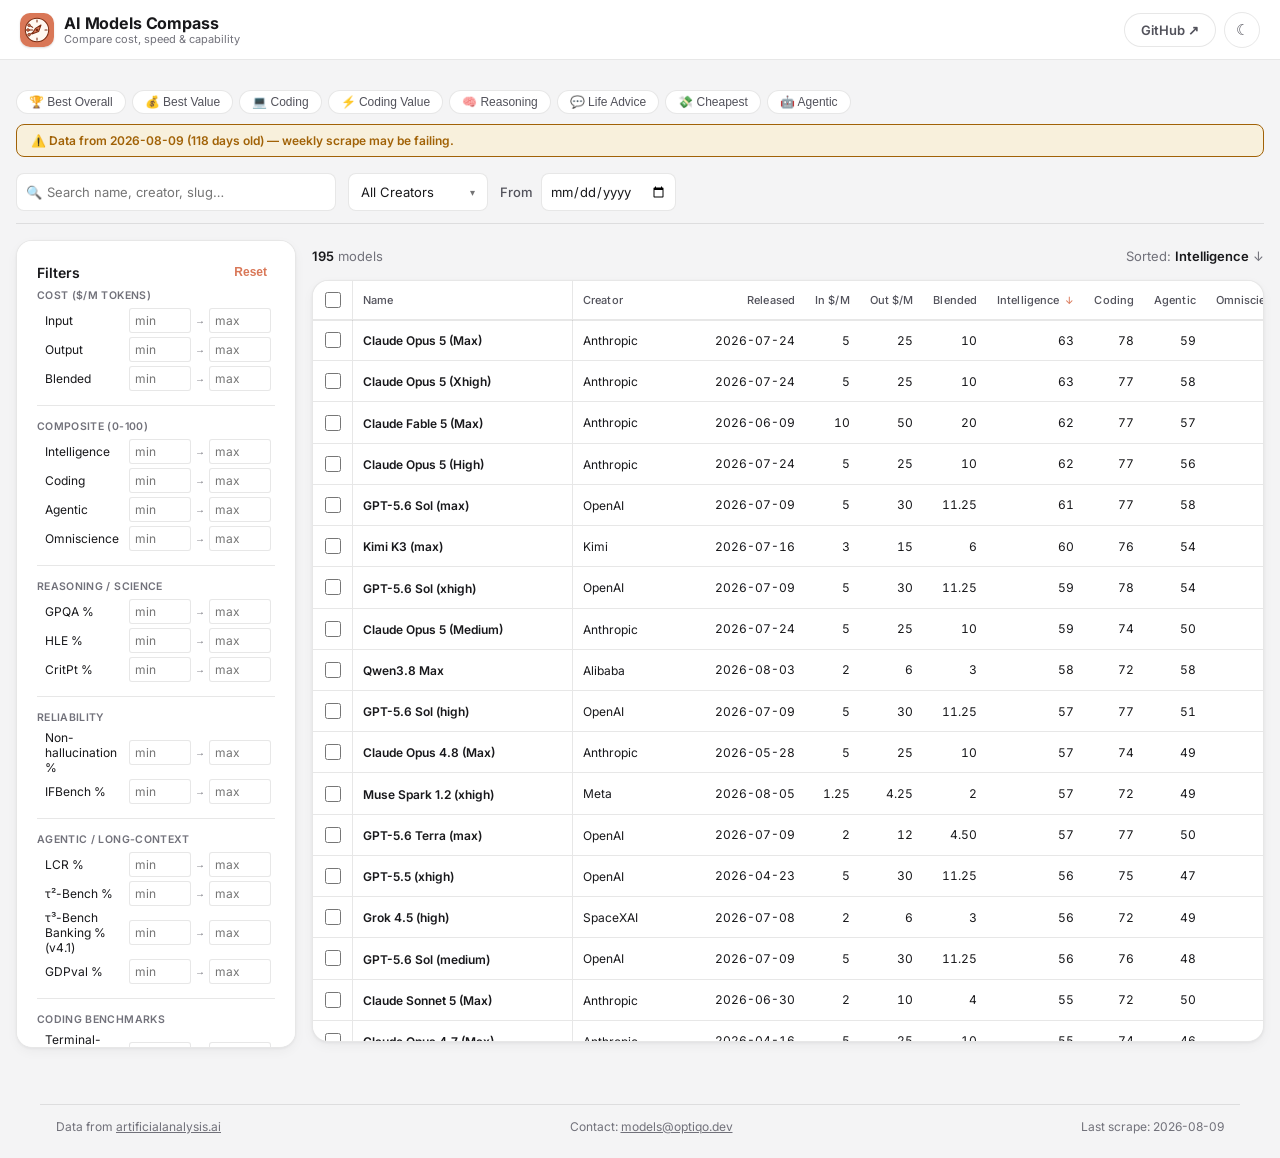
==== commit 6e83c6e0: "Add CSV export for selected models and blank missing benchmarks" ====
--- a/public/index.html
+++ b/public/index.html
@@ -135,6 +135,7 @@
     <span id="cmp-count">0</span> selected
     <button id="cmp-go">Compare</button>
     <button id="cmp-copy-md" title="Copy selected models table as Markdown">📋 Copy MD</button>
+    <button id="cmp-save-csv" title="Save selected models table as CSV">📥 Save CSV</button>
     <button id="cmp-clear">Show All</button>
   </div>
 </div>
--- a/public/assets/index.css
+++ b/public/assets/index.css
@@ -100,6 +100,8 @@
 #compare-bar button{padding:4px 12px;font-size:11px;font-weight:600;border-radius:4px;border:1px solid var(--border);cursor:pointer;transition:all .15s}
 #cmp-go{background:var(--accent);color:var(--accent-fg);border-color:var(--accent)}
 #cmp-go:hover{background:var(--accent-hover)}
+#cmp-copy-md,#cmp-save-csv{background:var(--surface);color:var(--text)}
+#cmp-copy-md:hover,#cmp-save-csv:hover{background:var(--surface-2)}
 #cmp-clear{background:var(--surface);color:var(--text-secondary)}
 #cmp-clear:hover{background:var(--surface-2)}
 #cmp-count{color:var(--accent);font-weight:600}
